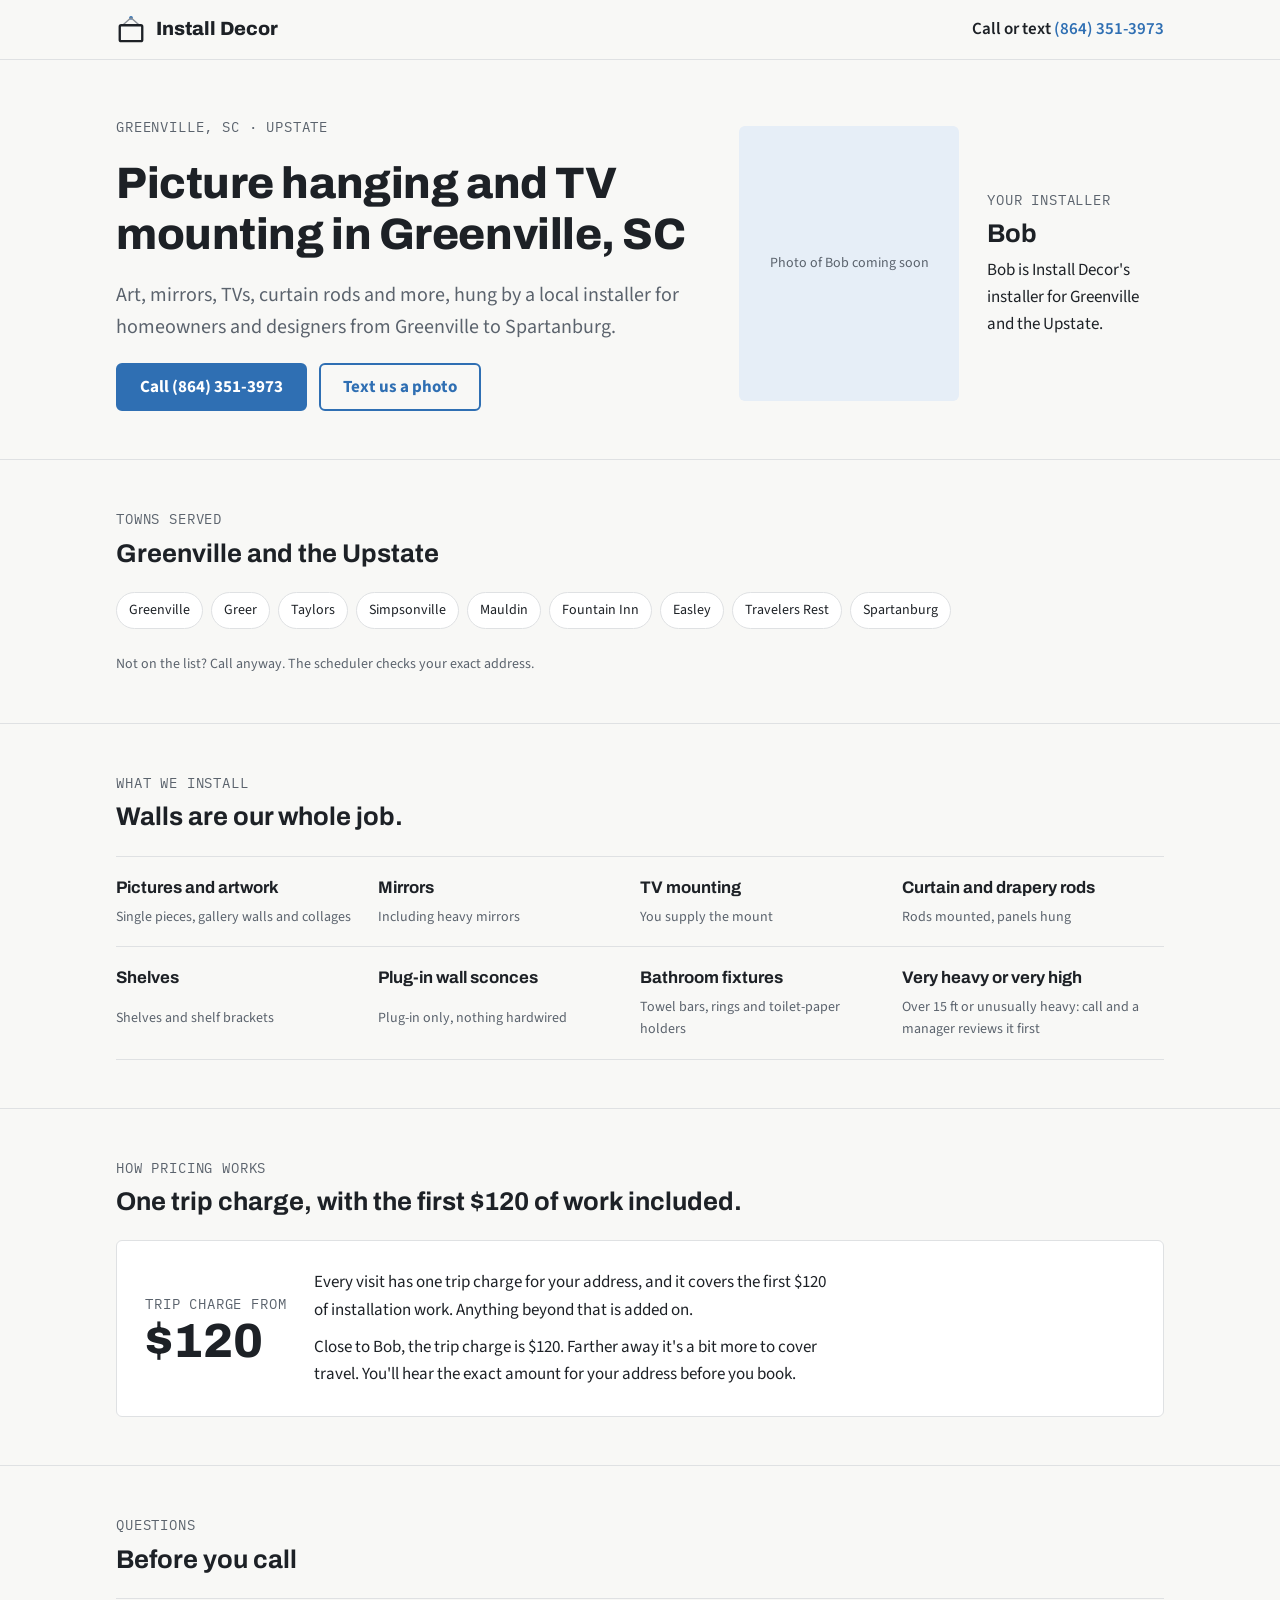
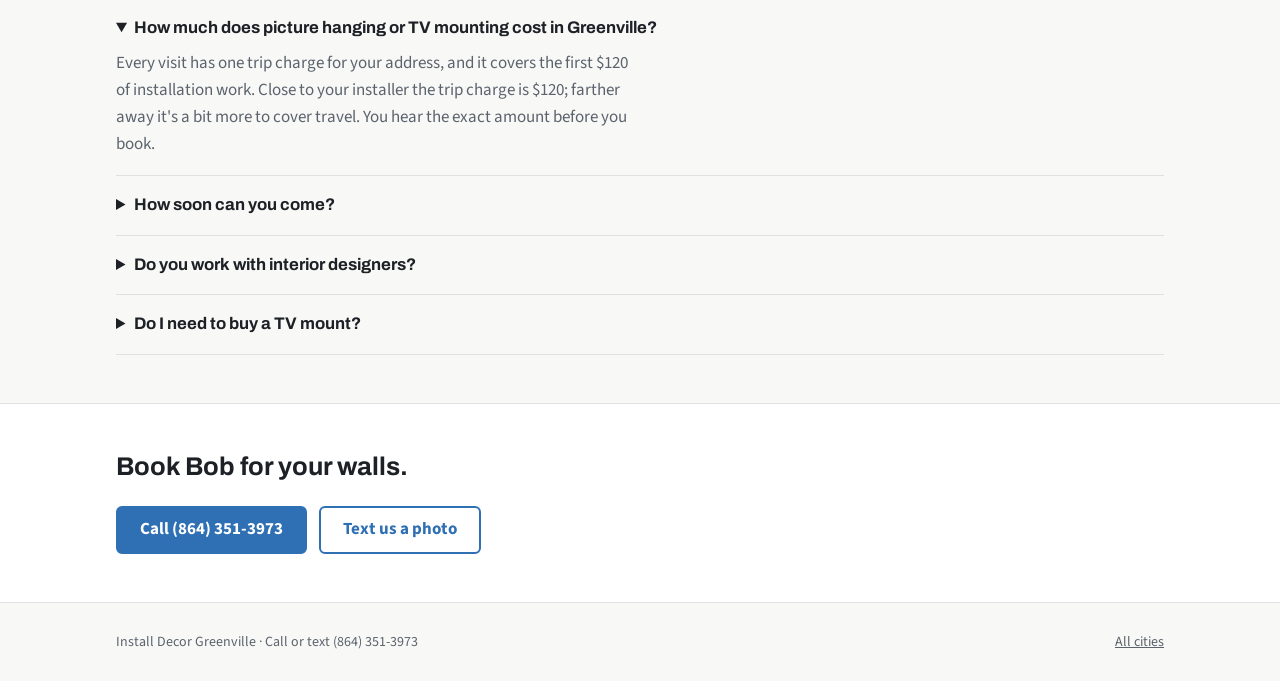
==== greenville-sc/index.html @ dbbad50e "Add Install Decor website: home page, Greenville page, sitemap, robots, 404 Co-Authored-By: Claude O" ====
<!doctype html>
<html lang="en">
<head>
<meta charset="utf-8">
<meta name="viewport" content="width=device-width, initial-scale=1, viewport-fit=cover">
<title>Picture Hanging, TV Mounting &amp; Curtain Rods in Greenville, SC | Install Decor</title>
<meta name="description" content="Install Decor hangs pictures, mirrors, TVs and curtain rods in Greenville, SC and the Upstate. One trip charge includes the first $120 of work. Call (864) 351-3973.">
<link rel="canonical" href="https://installdecor.com/greenville-sc/">
<link rel="icon" href="../favicon.svg" type="image/svg+xml">
<meta property="og:type" content="website">
<meta property="og:site_name" content="Install Decor">
<meta property="og:title" content="Picture Hanging & TV Mounting in Greenville, SC | Install Decor">
<meta property="og:description" content="Bob hangs art, mirrors, TVs and curtain rods across Greenville and the Upstate. Call or text (864) 351-3973.">
<meta property="og:url" content="https://installdecor.com/greenville-sc/">
<meta property="og:image" content="https://installdecor.com/og-image.png">
<meta name="twitter:card" content="summary_large_image">
<link rel="preconnect" href="https://fonts.googleapis.com">
<link rel="preconnect" href="https://fonts.gstatic.com" crossorigin>
<link rel="stylesheet" href="https://fonts.googleapis.com/css2?family=Archivo:wght@700;800&family=IBM+Plex+Mono:wght@400&family=Source+Sans+3:wght@400;600;700&display=swap">
<link rel="stylesheet" href="../styles.css">
<script type="application/ld+json">
{
  "@context": "https://schema.org",
  "@graph": [
    {
      "@type": "HomeAndConstructionBusiness",
      "@id": "https://installdecor.com/greenville-sc/#business",
      "name": "Install Decor",
      "url": "https://installdecor.com/greenville-sc/",
      "telephone": "+1-864-351-3973",
      "image": "https://installdecor.com/og-image.png",
      "priceRange": "$$",
      "address": {
        "@type": "PostalAddress",
        "addressLocality": "Greenville",
        "addressRegion": "SC",
        "addressCountry": "US"
      },
      "areaServed": [
        { "@type": "City", "name": "Greenville, SC" },
        { "@type": "City", "name": "Greer, SC" },
        { "@type": "City", "name": "Taylors, SC" },
        { "@type": "City", "name": "Simpsonville, SC" },
        { "@type": "City", "name": "Mauldin, SC" },
        { "@type": "City", "name": "Fountain Inn, SC" },
        { "@type": "City", "name": "Easley, SC" },
        { "@type": "City", "name": "Travelers Rest, SC" },
        { "@type": "City", "name": "Spartanburg, SC" }
      ],
      "employee": { "@type": "Person", "name": "Bob", "jobTitle": "Installer" },
      "parentOrganization": { "@id": "https://installdecor.com/#business" },
      "hasOfferCatalog": {
        "@type": "OfferCatalog",
        "name": "Installation services",
        "itemListElement": [
          { "@type": "Offer", "itemOffered": { "@type": "Service", "name": "Picture and artwork hanging" } },
          { "@type": "Offer", "itemOffered": { "@type": "Service", "name": "Mirror hanging" } },
          { "@type": "Offer", "itemOffered": { "@type": "Service", "name": "TV mounting" } },
          { "@type": "Offer", "itemOffered": { "@type": "Service", "name": "Curtain and drapery rod installation" } },
          { "@type": "Offer", "itemOffered": { "@type": "Service", "name": "Shelf installation" } },
          { "@type": "Offer", "itemOffered": { "@type": "Service", "name": "Plug-in wall sconce installation" } },
          { "@type": "Offer", "itemOffered": { "@type": "Service", "name": "Bathroom fixture installation" } }
        ]
      }
    },
    {
      "@type": "FAQPage",
      "mainEntity": [
        {
          "@type": "Question",
          "name": "How much does picture hanging or TV mounting cost in Greenville?",
          "acceptedAnswer": { "@type": "Answer", "text": "Every visit has one trip charge for your address, and it covers the first $120 of installation work. Close to your installer the trip charge is $120; farther away it is a bit more to cover travel. You hear the exact amount before you book." }
        },
        {
          "@type": "Question",
          "name": "How soon can you come?",
          "acceptedAnswer": { "@type": "Answer", "text": "Call (864) 351-3973. The scheduler checks the installer's real calendar and books the soonest opening that works for you on the same call." }
        },
        {
          "@type": "Question",
          "name": "Do you work with interior designers?",
          "acceptedAnswer": { "@type": "Answer", "text": "Yes. Designers book the same way homeowners do: call (864) 351-3973 with the client's address and what needs to be hung." }
        },
        {
          "@type": "Question",
          "name": "Do I need to buy a TV mount?",
          "acceptedAnswer": { "@type": "Answer", "text": "Yes. For TV mounting, you supply the mount and its hardware." }
        }
      ]
    }
  ]
}
</script>
</head>
<body>

<header class="site-header">
  <div class="wrap">
    <a class="brand" href="../" aria-label="Install Decor home">
      <svg width="30" height="30" viewBox="0 0 32 32" aria-hidden="true"><circle cx="16" cy="4" r="2" fill="var(--tape)"/><path d="M16 4 L7 12 M16 4 L25 12" stroke="var(--pencil)" stroke-width="1.5" fill="none"/><rect x="4" y="12" width="24" height="17" rx="1.5" fill="none" stroke="var(--ink)" stroke-width="2.5"/></svg>
      Install Decor
    </a>
    <a class="header-call" href="tel:+18643513973">Call or text <span>(864) 351-3973</span></a>
  </div>
</header>

<main>
  <section class="hero">
    <div class="wrap">
      <div class="hero-copy">
        <p class="label">Greenville, SC &middot; Upstate</p>
        <h1>Picture hanging and TV mounting in Greenville, SC</h1>
        <p class="lede">Art, mirrors, TVs, curtain rods and more, hung by a local installer for homeowners and designers from Greenville to Spartanburg.</p>
        <div class="actions">
          <a class="btn btn-primary" href="tel:+18643513973">Call (864) 351-3973</a>
          <a class="btn btn-secondary" href="sms:+18643513973">Text us a photo</a>
        </div>
      </div>
      <div class="hero-art">
        <div class="installer">
          <div class="photo">Photo of Bob coming soon</div>
          <div class="section-head">
            <p class="label">Your installer</p>
            <h2>Bob</h2>
            <p>Bob is Install Decor's installer for Greenville and the Upstate.</p>
          </div>
        </div>
      </div>
    </div>
  </section>

  <section class="band" id="towns">
    <div class="wrap">
      <div class="section-head">
        <p class="label">Towns served</p>
        <h2>Greenville and the Upstate</h2>
      </div>
      <ul class="towns">
        <li>Greenville</li>
        <li>Greer</li>
        <li>Taylors</li>
        <li>Simpsonville</li>
        <li>Mauldin</li>
        <li>Fountain Inn</li>
        <li>Easley</li>
        <li>Travelers Rest</li>
        <li>Spartanburg</li>
      </ul>
      <p class="note">Not on the list? Call anyway. The scheduler checks your exact address.</p>
    </div>
  </section>

  <section class="band" id="services">
    <div class="wrap">
      <div class="section-head">
        <p class="label">What we install</p>
        <h2>Walls are our whole job.</h2>
      </div>
      <ul class="services">
        <li><strong>Pictures and artwork</strong><span>Single pieces, gallery walls and collages</span></li>
        <li><strong>Mirrors</strong><span>Including heavy mirrors</span></li>
        <li><strong>TV mounting</strong><span>You supply the mount</span></li>
        <li><strong>Curtain and drapery rods</strong><span>Rods mounted, panels hung</span></li>
        <li><strong>Shelves</strong><span>Shelves and shelf brackets</span></li>
        <li><strong>Plug-in wall sconces</strong><span>Plug-in only, nothing hardwired</span></li>
        <li><strong>Bathroom fixtures</strong><span>Towel bars, rings and toilet-paper holders</span></li>
        <li><strong>Very heavy or very high</strong><span>Over 15 ft or unusually heavy: call and a manager reviews it first</span></li>
      </ul>
    </div>
  </section>

  <section class="band" id="pricing">
    <div class="wrap">
      <div class="section-head">
        <p class="label">How pricing works</p>
        <h2>One trip charge, with the first $120 of work included.</h2>
      </div>
      <div class="price">
        <div class="price-figure">
          <span class="label">Trip charge from</span>
          <span class="amount">$120</span>
        </div>
        <div class="price-copy">
          <p>Every visit has one trip charge for your address, and it covers the first $120 of installation work. Anything beyond that is added on.</p>
          <p>Close to Bob, the trip charge is $120. Farther away it's a bit more to cover travel. You'll hear the exact amount for your address before you book.</p>
        </div>
      </div>
    </div>
  </section>

  <section class="band" id="faq">
    <div class="wrap">
      <div class="section-head">
        <p class="label">Questions</p>
        <h2>Before you call</h2>
      </div>
      <div class="faq">
        <details open>
          <summary>How much does picture hanging or TV mounting cost in Greenville?</summary>
          <p>Every visit has one trip charge for your address, and it covers the first $120 of installation work. Close to your installer the trip charge is $120; farther away it's a bit more to cover travel. You hear the exact amount before you book.</p>
        </details>
        <details>
          <summary>How soon can you come?</summary>
          <p>Call (864) 351-3973. The scheduler checks the installer's real calendar and books the soonest opening that works for you on the same call.</p>
        </details>
        <details>
          <summary>Do you work with interior designers?</summary>
          <p>Yes. Designers book the same way homeowners do: call (864) 351-3973 with the client's address and what needs to be hung.</p>
        </details>
        <details>
          <summary>Do I need to buy a TV mount?</summary>
          <p>Yes. For TV mounting, you supply the mount and its hardware.</p>
        </details>
      </div>
    </div>
  </section>

  <section class="band cta">
    <div class="wrap">
      <h2>Book Bob for your walls.</h2>
      <div class="actions">
        <a class="btn btn-primary" href="tel:+18643513973">Call (864) 351-3973</a>
        <a class="btn btn-secondary" href="sms:+18643513973">Text us a photo</a>
      </div>
    </div>
  </section>
</main>

<footer class="site-footer">
  <div class="wrap">
    <span>Install Decor Greenville &middot; Call or text (864) 351-3973</span>
    <span><a href="../">All cities</a></span>
  </div>
</footer>

</body>
</html>
---- styles.css ----
/* Layout: a gallery wall. Plain plaster ground, ink type, painter's-tape blue for marks and actions.
   One measured illustration in the hero; everything else stays quiet. */
:root {
  --wall: #f8f8f6;
  --panel: #ffffff;
  --ink: #1d2126;
  --muted: #5b636d;
  --line: #dfe1e3;
  --tape: #2f6fb3;
  --tape-ink: #ffffff;
  --tape-soft: #e6eef7;
  --pencil: #8a8f96;

  --display: "Archivo", "Helvetica Neue", Arial, sans-serif;
  --body: "Source Sans 3", "Segoe UI", Roboto, Arial, sans-serif;
  --mono: "IBM Plex Mono", ui-monospace, Menlo, Consolas, monospace;

  --step--1: 0.875rem;
  --step-0: 1.0625rem;
  --step-1: 1.25rem;
  --step-2: 1.6rem;
  --step-3: clamp(1.9rem, 4.2vw, 2.75rem);
  --radius: 6px;
  --gutter: max(16px, env(safe-area-inset-left, 0px));
  --gutter-r: max(16px, env(safe-area-inset-right, 0px));
  color-scheme: light;
}
@media (prefers-color-scheme: dark) {
  :root:not([data-theme="light"]) {
    --wall: #15181b; --panel: #1d2126; --ink: #eceef0; --muted: #a3abb4;
    --line: #2e343a; --tape: #6aa6e6; --tape-ink: #0e1a27; --tape-soft: #1f2d3c; --pencil: #7d848c;
    color-scheme: dark;
  }
}
:root[data-theme="dark"] {
  --wall: #15181b; --panel: #1d2126; --ink: #eceef0; --muted: #a3abb4;
  --line: #2e343a; --tape: #6aa6e6; --tape-ink: #0e1a27; --tape-soft: #1f2d3c; --pencil: #7d848c;
  color-scheme: dark;
}

* { box-sizing: border-box; }
html { -webkit-text-size-adjust: 100%; }
body {
  margin: 0;
  background: var(--wall);
  color: var(--ink);
  font: 400 var(--step-0)/1.6 var(--body);
}
img { max-width: 100%; height: auto; display: block; }
a { color: var(--tape); }
a:focus-visible, .btn:focus-visible { outline: 3px solid var(--tape); outline-offset: 3px; }
h1, h2, h3 { font-family: var(--display); line-height: 1.15; text-wrap: balance; margin: 0; }
h1 { font-size: var(--step-3); font-weight: 800; letter-spacing: -0.01em; }
h2 { font-size: var(--step-2); font-weight: 700; }
h3 { font-size: var(--step-1); font-weight: 700; }
p { margin: 0; max-width: 65ch; }

.wrap {
  max-width: 1080px;
  margin: 0 auto;
  padding-left: var(--gutter);
  padding-right: var(--gutter-r);
}
.label {
  font-family: var(--mono);
  font-size: var(--step--1);
  letter-spacing: 0.06em;
  text-transform: uppercase;
  color: var(--muted);
}

/* Header */
.site-header { border-bottom: 1px solid var(--line); background: var(--wall); }
.site-header .wrap {
  display: flex; align-items: center; justify-content: space-between;
  gap: 16px; padding-block: 14px; flex-wrap: wrap;
}
.brand {
  display: flex; align-items: center; gap: 10px;
  font-family: var(--display); font-weight: 800; font-size: 1.2rem;
  color: var(--ink); text-decoration: none;
}
.brand svg { flex: none; }
.header-call { font-weight: 600; color: var(--ink); text-decoration: none; white-space: nowrap; }
.header-call span { color: var(--tape); }

/* Buttons */
.actions { display: flex; flex-wrap: wrap; gap: 12px; }
.btn {
  display: inline-flex; align-items: center; justify-content: center; gap: 8px;
  min-height: 48px; padding: 0 22px; border-radius: var(--radius);
  font: 700 var(--step-0)/1 var(--body); text-decoration: none;
  border: 2px solid var(--tape);
}
.btn-primary { background: var(--tape); color: var(--tape-ink); }
.btn-secondary { background: transparent; color: var(--tape); }
.btn-primary:hover { filter: brightness(1.08); }
.btn-secondary:hover { background: var(--tape-soft); }

/* Hero */
.hero .wrap {
  display: grid; grid-template-columns: minmax(0, 1.15fr) minmax(0, 0.85fr);
  gap: 48px; align-items: center; padding-block: 56px 48px;
}
.hero-copy { display: grid; gap: 20px; min-width: 0; }
.hero-copy .lede { font-size: var(--step-1); color: var(--muted); }
.hero-art { min-width: 0; }
.hero-art svg { width: 100%; height: auto; max-width: 420px; margin-left: auto; display: block; }
.hero-art text { font-family: var(--mono); }

/* Sections */
section.band { padding-block: 48px; border-top: 1px solid var(--line); }
section.band .wrap { display: grid; gap: 24px; }
.section-head { display: grid; gap: 8px; }

.services {
  list-style: none; margin: 0; padding: 0;
  display: grid; grid-template-columns: repeat(auto-fit, minmax(230px, 1fr)); gap: 0;
  border-top: 1px solid var(--line);
}
.services li {
  display: grid; gap: 4px; padding: 18px 20px 18px 0;
  border-bottom: 1px solid var(--line);
}
.services li strong { font-family: var(--display); font-size: 1.05rem; }
.services li span { color: var(--muted); font-size: var(--step--1); }
.note { color: var(--muted); font-size: var(--step--1); }

.price {
  display: grid; grid-template-columns: auto minmax(0, 1fr); gap: 28px; align-items: center;
  background: var(--panel); border: 1px solid var(--line); border-radius: var(--radius);
  padding: 28px;
}
.price-figure { display: grid; gap: 2px; }
.price-figure .amount {
  font-family: var(--display); font-weight: 800; font-size: 3rem; line-height: 1;
  font-variant-numeric: tabular-nums;
}
.price-copy { display: grid; gap: 10px; min-width: 0; }

.steps { list-style: none; margin: 0; padding: 0; display: grid; grid-template-columns: repeat(3, minmax(0, 1fr)); gap: 24px; counter-reset: step; }
.steps li { display: grid; gap: 8px; align-content: start; counter-increment: step; }
.steps li::before {
  content: counter(step);
  font-family: var(--mono); font-size: var(--step--1); color: var(--tape);
  border: 1.5px solid var(--tape); border-radius: 50%;
  width: 30px; height: 30px; display: grid; place-items: center;
}

.cities { display: grid; grid-template-columns: repeat(auto-fit, minmax(260px, 1fr)); gap: 16px; }
.city {
  display: grid; gap: 6px; padding: 22px; border-radius: var(--radius);
  background: var(--panel); border: 1px solid var(--line); text-decoration: none; color: var(--ink);
}
.city:hover { border-color: var(--tape); }
.city .go { color: var(--tape); font-weight: 700; }

/* City page */
.installer { display: grid; grid-template-columns: 220px minmax(0, 1fr); gap: 28px; align-items: center; }
.photo {
  aspect-ratio: 4 / 5; max-width: 100%; border-radius: var(--radius); overflow: hidden;
  background: var(--tape-soft); display: grid; place-items: center; text-align: center;
  color: var(--muted); font-size: var(--step--1); padding: 16px;
}
.photo img { width: 100%; height: 100%; object-fit: cover; }
.towns { list-style: none; margin: 0; padding: 0; display: flex; flex-wrap: wrap; gap: 8px; }
.towns li {
  padding: 6px 12px; border: 1px solid var(--line); border-radius: 999px;
  background: var(--panel); font-size: var(--step--1);
}

.faq { display: grid; gap: 0; border-top: 1px solid var(--line); }
.faq details { border-bottom: 1px solid var(--line); padding-block: 16px; }
.faq summary { cursor: pointer; font-family: var(--display); font-weight: 700; font-size: 1.05rem; }
.faq details p { margin-top: 8px; color: var(--muted); }

.cta { background: var(--panel); }
.cta .wrap { display: flex; flex-wrap: wrap; align-items: center; justify-content: space-between; gap: 20px; }

/* Footer */
.site-footer { border-top: 1px solid var(--line); padding-block: 28px; color: var(--muted); font-size: var(--step--1); }
.site-footer .wrap { display: flex; flex-wrap: wrap; justify-content: space-between; gap: 12px 24px; }
.site-footer a { color: var(--muted); }

@media (max-width: 760px) {
  .hero .wrap { grid-template-columns: minmax(0, 1fr); gap: 28px; padding-block: 36px; }
  .hero-art svg { max-width: 320px; margin: 0 auto; }
  .price { grid-template-columns: minmax(0, 1fr); gap: 16px; }
  .steps { grid-template-columns: minmax(0, 1fr); }
  .installer { grid-template-columns: minmax(0, 1fr); }
  .installer .photo { max-width: 240px; }
}
@media (prefers-reduced-motion: no-preference) {
  .btn { transition: filter 0.15s, background-color 0.15s; }
}
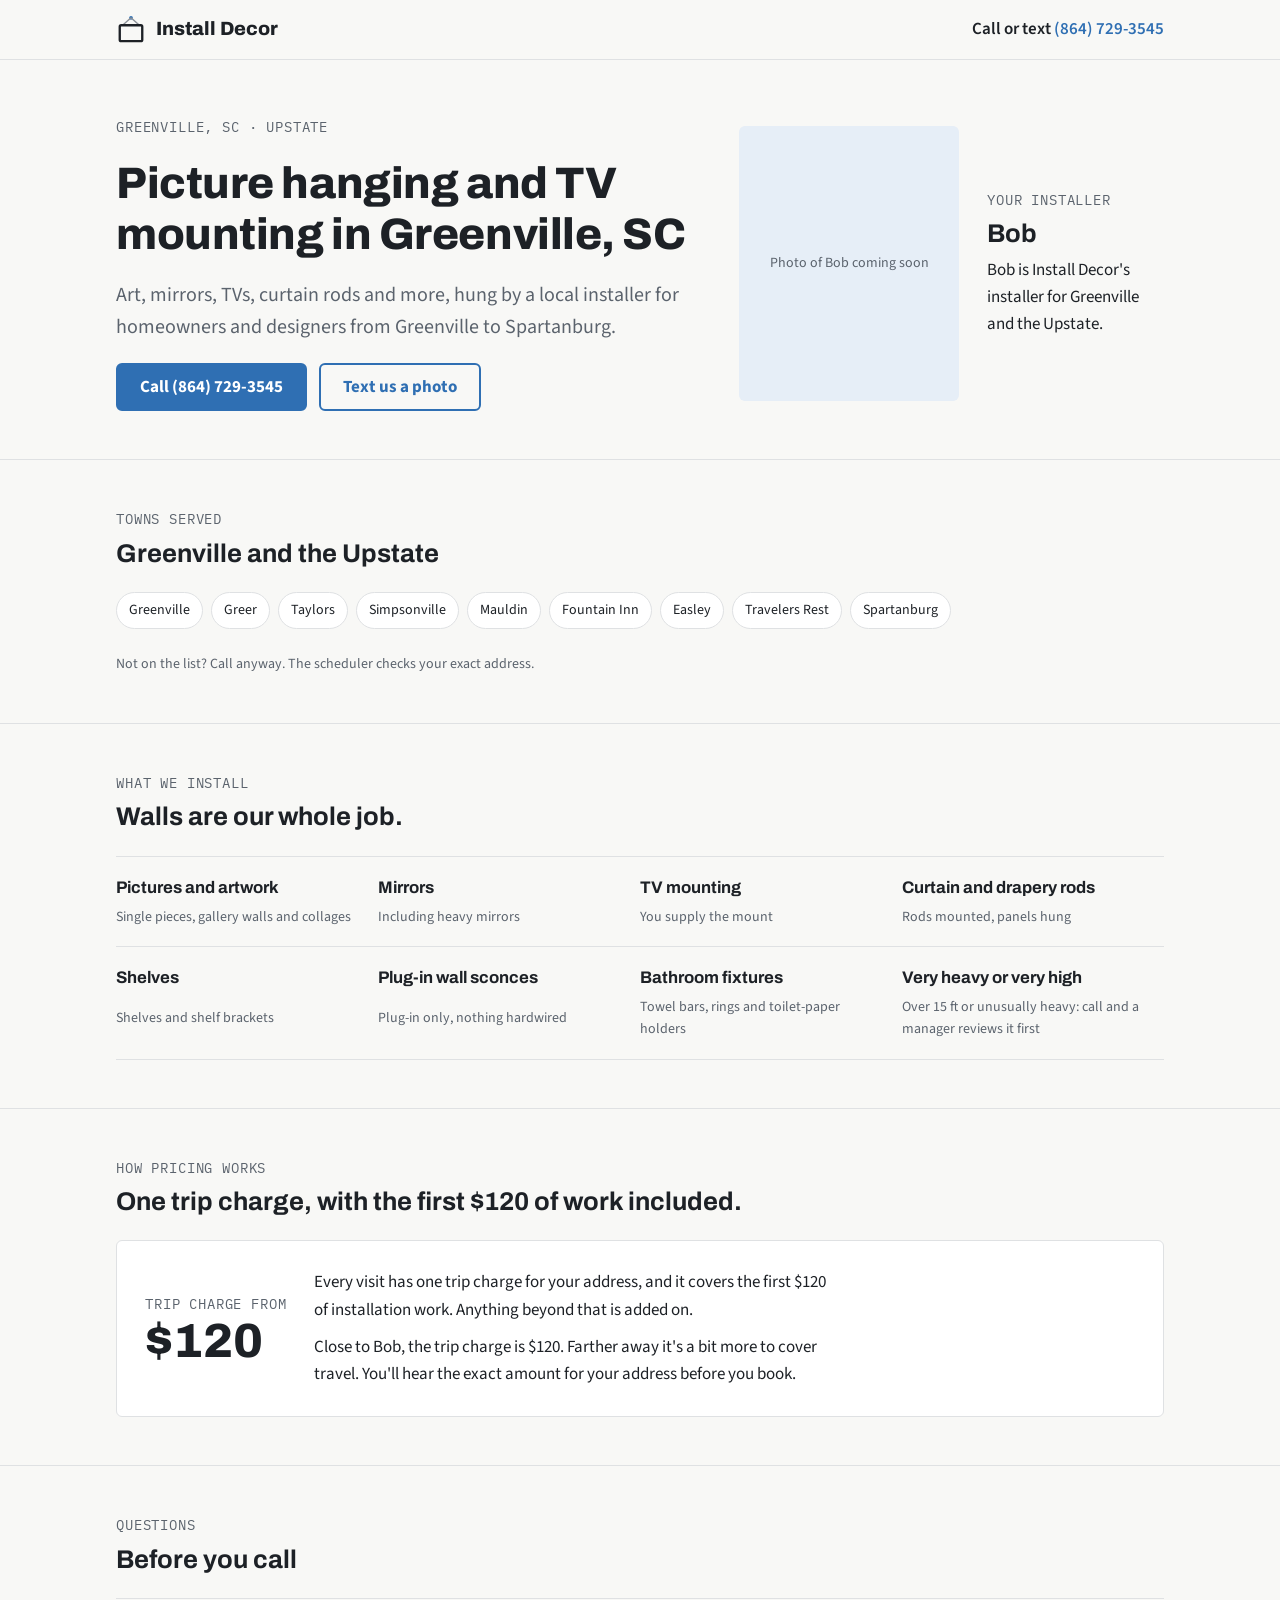
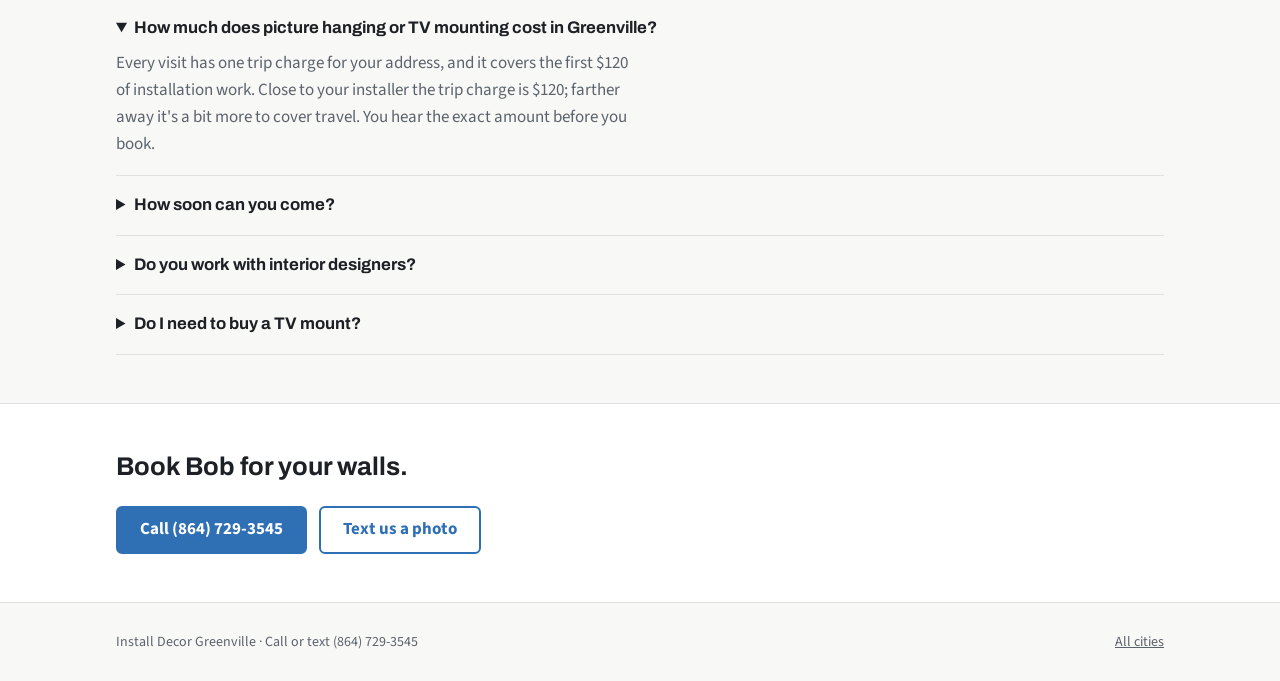
==== commit 03b0fa13: "Use (864) 729-3545 as the primary phone number Co-Authored-By: Claude Opus 5.5 <noreply@anthropic.co" ====
--- a/greenville-sc/index.html
+++ b/greenville-sc/index.html
@@ -4,13 +4,13 @@
 <meta charset="utf-8">
 <meta name="viewport" content="width=device-width, initial-scale=1, viewport-fit=cover">
 <title>Picture Hanging, TV Mounting &amp; Curtain Rods in Greenville, SC | Install Decor</title>
-<meta name="description" content="Install Decor hangs pictures, mirrors, TVs and curtain rods in Greenville, SC and the Upstate. One trip charge includes the first $120 of work. Call (864) 351-3973.">
+<meta name="description" content="Install Decor hangs pictures, mirrors, TVs and curtain rods in Greenville, SC and the Upstate. One trip charge includes the first $120 of work. Call (864) 729-3545.">
 <link rel="canonical" href="https://installdecor.com/greenville-sc/">
 <link rel="icon" href="../favicon.svg" type="image/svg+xml">
 <meta property="og:type" content="website">
 <meta property="og:site_name" content="Install Decor">
 <meta property="og:title" content="Picture Hanging & TV Mounting in Greenville, SC | Install Decor">
-<meta property="og:description" content="Bob hangs art, mirrors, TVs and curtain rods across Greenville and the Upstate. Call or text (864) 351-3973.">
+<meta property="og:description" content="Bob hangs art, mirrors, TVs and curtain rods across Greenville and the Upstate. Call or text (864) 729-3545.">
 <meta property="og:url" content="https://installdecor.com/greenville-sc/">
 <meta property="og:image" content="https://installdecor.com/og-image.png">
 <meta name="twitter:card" content="summary_large_image">
@@ -27,7 +27,7 @@
       "@id": "https://installdecor.com/greenville-sc/#business",
       "name": "Install Decor",
       "url": "https://installdecor.com/greenville-sc/",
-      "telephone": "+1-864-351-3973",
+      "telephone": "+1-864-729-3545",
       "image": "https://installdecor.com/og-image.png",
       "priceRange": "$$",
       "address": {
@@ -74,12 +74,12 @@
         {
           "@type": "Question",
           "name": "How soon can you come?",
-          "acceptedAnswer": { "@type": "Answer", "text": "Call (864) 351-3973. The scheduler checks the installer's real calendar and books the soonest opening that works for you on the same call." }
+          "acceptedAnswer": { "@type": "Answer", "text": "Call (864) 729-3545. The scheduler checks the installer's real calendar and books the soonest opening that works for you on the same call." }
         },
         {
           "@type": "Question",
           "name": "Do you work with interior designers?",
-          "acceptedAnswer": { "@type": "Answer", "text": "Yes. Designers book the same way homeowners do: call (864) 351-3973 with the client's address and what needs to be hung." }
+          "acceptedAnswer": { "@type": "Answer", "text": "Yes. Designers book the same way homeowners do: call (864) 729-3545 with the client's address and what needs to be hung." }
         },
         {
           "@type": "Question",
@@ -100,7 +100,7 @@
       <svg width="30" height="30" viewBox="0 0 32 32" aria-hidden="true"><circle cx="16" cy="4" r="2" fill="var(--tape)"/><path d="M16 4 L7 12 M16 4 L25 12" stroke="var(--pencil)" stroke-width="1.5" fill="none"/><rect x="4" y="12" width="24" height="17" rx="1.5" fill="none" stroke="var(--ink)" stroke-width="2.5"/></svg>
       Install Decor
     </a>
-    <a class="header-call" href="tel:+18643513973">Call or text <span>(864) 351-3973</span></a>
+    <a class="header-call" href="tel:+18647293545">Call or text <span>(864) 729-3545</span></a>
   </div>
 </header>
 
@@ -112,8 +112,8 @@
         <h1>Picture hanging and TV mounting in Greenville, SC</h1>
         <p class="lede">Art, mirrors, TVs, curtain rods and more, hung by a local installer for homeowners and designers from Greenville to Spartanburg.</p>
         <div class="actions">
-          <a class="btn btn-primary" href="tel:+18643513973">Call (864) 351-3973</a>
-          <a class="btn btn-secondary" href="sms:+18643513973">Text us a photo</a>
+          <a class="btn btn-primary" href="tel:+18647293545">Call (864) 729-3545</a>
+          <a class="btn btn-secondary" href="sms:+18647293545">Text us a photo</a>
         </div>
       </div>
       <div class="hero-art">
@@ -201,11 +201,11 @@
         </details>
         <details>
           <summary>How soon can you come?</summary>
-          <p>Call (864) 351-3973. The scheduler checks the installer's real calendar and books the soonest opening that works for you on the same call.</p>
+          <p>Call (864) 729-3545. The scheduler checks the installer's real calendar and books the soonest opening that works for you on the same call.</p>
         </details>
         <details>
           <summary>Do you work with interior designers?</summary>
-          <p>Yes. Designers book the same way homeowners do: call (864) 351-3973 with the client's address and what needs to be hung.</p>
+          <p>Yes. Designers book the same way homeowners do: call (864) 729-3545 with the client's address and what needs to be hung.</p>
         </details>
         <details>
           <summary>Do I need to buy a TV mount?</summary>
@@ -219,8 +219,8 @@
     <div class="wrap">
       <h2>Book Bob for your walls.</h2>
       <div class="actions">
-        <a class="btn btn-primary" href="tel:+18643513973">Call (864) 351-3973</a>
-        <a class="btn btn-secondary" href="sms:+18643513973">Text us a photo</a>
+        <a class="btn btn-primary" href="tel:+18647293545">Call (864) 729-3545</a>
+        <a class="btn btn-secondary" href="sms:+18647293545">Text us a photo</a>
       </div>
     </div>
   </section>
@@ -228,7 +228,7 @@
 
 <footer class="site-footer">
   <div class="wrap">
-    <span>Install Decor Greenville &middot; Call or text (864) 351-3973</span>
+    <span>Install Decor Greenville &middot; Call or text (864) 729-3545</span>
     <span><a href="../">All cities</a></span>
   </div>
 </footer>
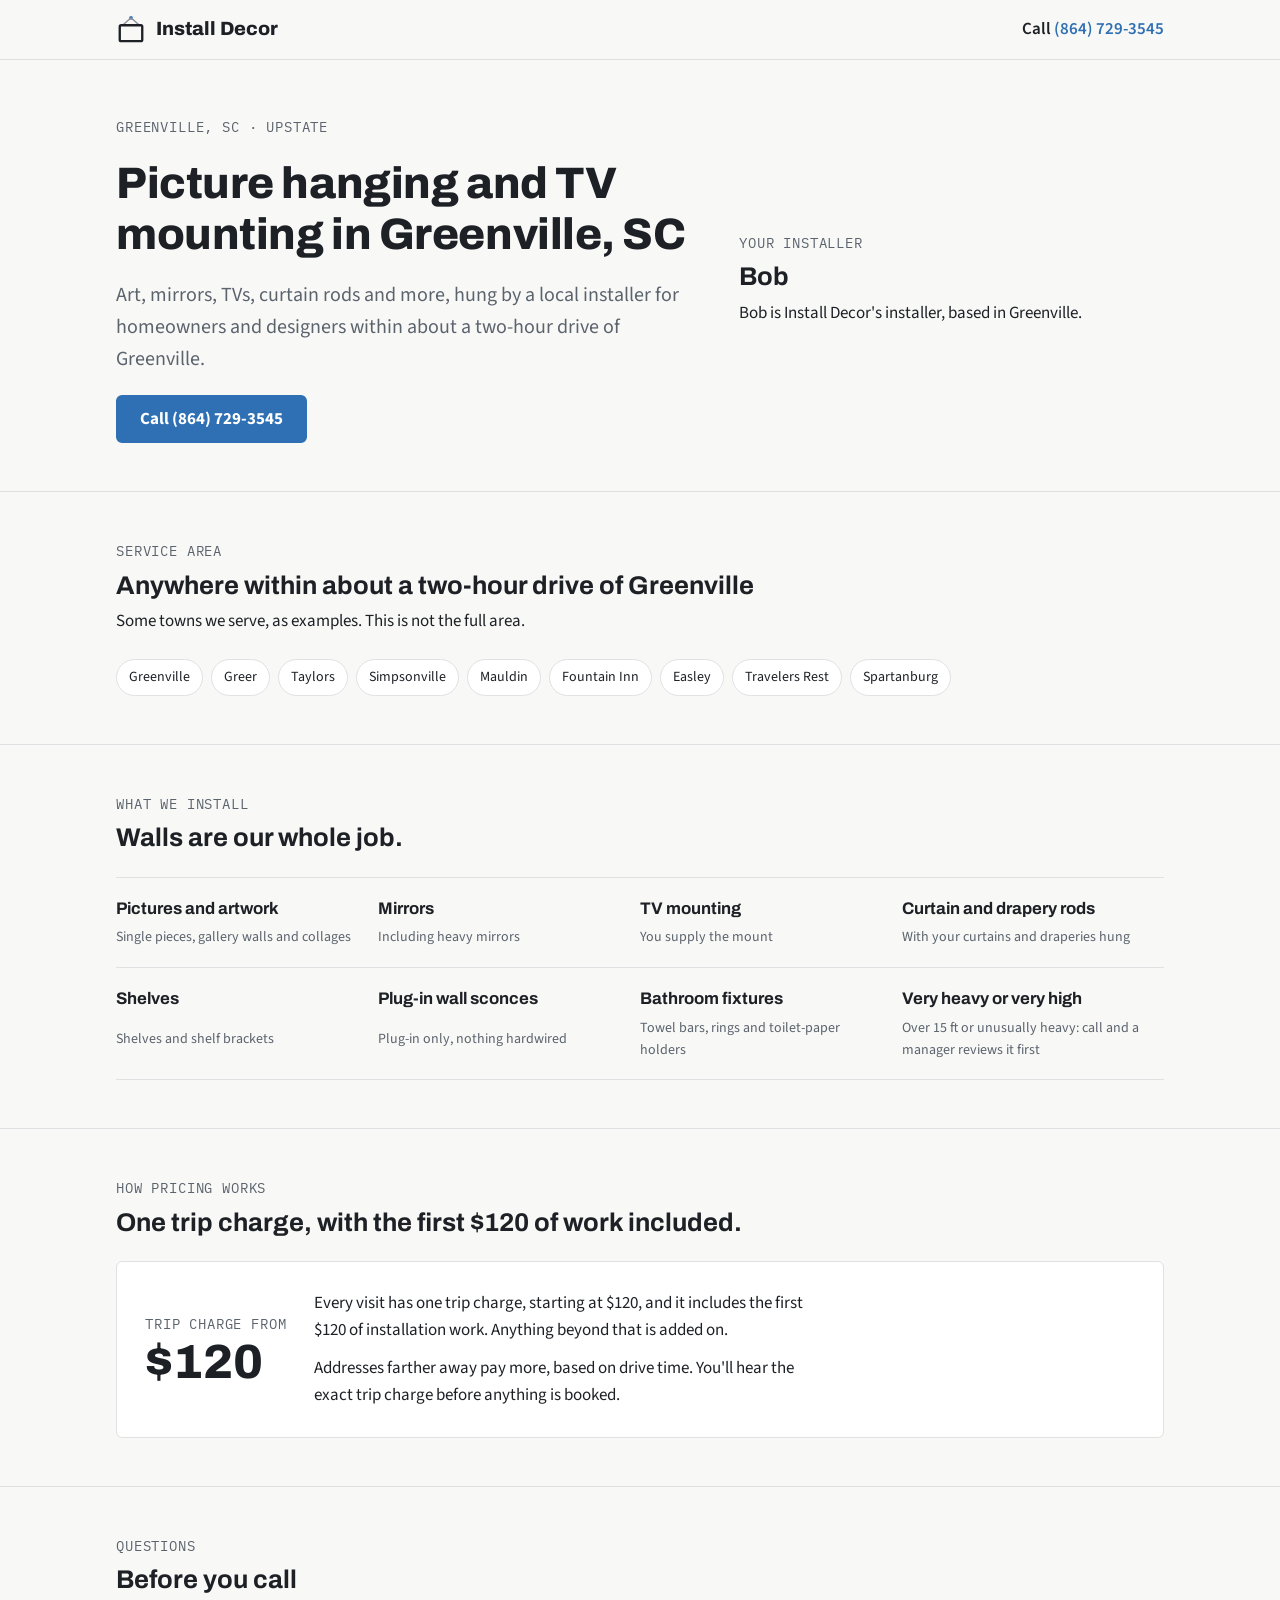
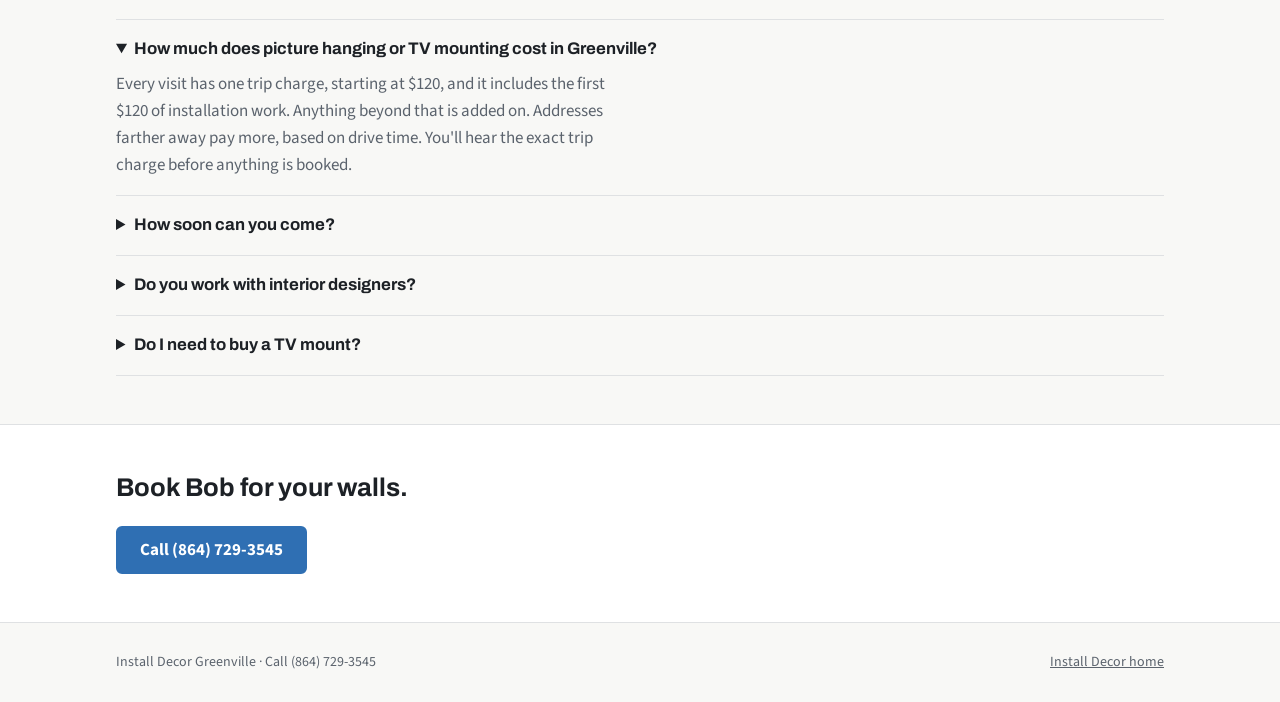
==== commit 0c43cd80: "Correct site copy: call-only CTA, phone menu steps, pricing, service area, curtains Co-Authored-By: " ====
--- a/greenville-sc/index.html
+++ b/greenville-sc/index.html
@@ -4,13 +4,13 @@
 <meta charset="utf-8">
 <meta name="viewport" content="width=device-width, initial-scale=1, viewport-fit=cover">
 <title>Picture Hanging, TV Mounting &amp; Curtain Rods in Greenville, SC | Install Decor</title>
-<meta name="description" content="Install Decor hangs pictures, mirrors, TVs and curtain rods in Greenville, SC and the Upstate. One trip charge includes the first $120 of work. Call (864) 729-3545.">
+<meta name="description" content="Install Decor hangs pictures, mirrors, TVs and curtain rods within about a two-hour drive of Greenville, SC. One trip charge, starting at $120, includes the first $120 of work. Call (864) 729-3545.">
 <link rel="canonical" href="https://installdecor.com/greenville-sc/">
 <link rel="icon" href="../favicon.svg" type="image/svg+xml">
 <meta property="og:type" content="website">
 <meta property="og:site_name" content="Install Decor">
 <meta property="og:title" content="Picture Hanging & TV Mounting in Greenville, SC | Install Decor">
-<meta property="og:description" content="Bob hangs art, mirrors, TVs and curtain rods across Greenville and the Upstate. Call or text (864) 729-3545.">
+<meta property="og:description" content="Bob hangs art, mirrors, TVs and curtain rods within about a two-hour drive of Greenville, SC. Call (864) 729-3545.">
 <meta property="og:url" content="https://installdecor.com/greenville-sc/">
 <meta property="og:image" content="https://installdecor.com/og-image.png">
 <meta name="twitter:card" content="summary_large_image">
@@ -69,12 +69,12 @@
         {
           "@type": "Question",
           "name": "How much does picture hanging or TV mounting cost in Greenville?",
-          "acceptedAnswer": { "@type": "Answer", "text": "Every visit has one trip charge for your address, and it covers the first $120 of installation work. Close to your installer the trip charge is $120; farther away it is a bit more to cover travel. You hear the exact amount before you book." }
+          "acceptedAnswer": { "@type": "Answer", "text": "Every visit has one trip charge, starting at $120, and it includes the first $120 of installation work. Anything beyond that is added on. Addresses farther away pay more, based on drive time. You'll hear the exact trip charge before anything is booked." }
         },
         {
           "@type": "Question",
           "name": "How soon can you come?",
-          "acceptedAnswer": { "@type": "Answer", "text": "Call (864) 729-3545. The scheduler checks the installer's real calendar and books the soonest opening that works for you on the same call." }
+          "acceptedAnswer": { "@type": "Answer", "text": "Call (864) 729-3545. Press 1, or stay on the line, for our scheduler. Press 7 to leave a message." }
         },
         {
           "@type": "Question",
@@ -100,7 +100,7 @@
       <svg width="30" height="30" viewBox="0 0 32 32" aria-hidden="true"><circle cx="16" cy="4" r="2" fill="var(--tape)"/><path d="M16 4 L7 12 M16 4 L25 12" stroke="var(--pencil)" stroke-width="1.5" fill="none"/><rect x="4" y="12" width="24" height="17" rx="1.5" fill="none" stroke="var(--ink)" stroke-width="2.5"/></svg>
       Install Decor
     </a>
-    <a class="header-call" href="tel:+18647293545">Call or text <span>(864) 729-3545</span></a>
+    <a class="header-call" href="tel:+18647293545">Call <span>(864) 729-3545</span></a>
   </div>
 </header>
 
@@ -110,19 +110,18 @@
       <div class="hero-copy">
         <p class="label">Greenville, SC &middot; Upstate</p>
         <h1>Picture hanging and TV mounting in Greenville, SC</h1>
-        <p class="lede">Art, mirrors, TVs, curtain rods and more, hung by a local installer for homeowners and designers from Greenville to Spartanburg.</p>
+        <p class="lede">Art, mirrors, TVs, curtain rods and more, hung by a local installer for homeowners and designers within about a two-hour drive of Greenville.</p>
         <div class="actions">
           <a class="btn btn-primary" href="tel:+18647293545">Call (864) 729-3545</a>
-          <a class="btn btn-secondary" href="sms:+18647293545">Text us a photo</a>
         </div>
       </div>
       <div class="hero-art">
         <div class="installer">
-          <div class="photo">Photo of Bob coming soon</div>
+          <!-- Add Bob's photo here when one exists: <div class="photo"><img src="bob.jpg" alt="Bob, Install Decor installer"></div> -->
           <div class="section-head">
             <p class="label">Your installer</p>
             <h2>Bob</h2>
-            <p>Bob is Install Decor's installer for Greenville and the Upstate.</p>
+            <p>Bob is Install Decor's installer, based in Greenville.</p>
           </div>
         </div>
       </div>
@@ -132,8 +131,9 @@
   <section class="band" id="towns">
     <div class="wrap">
       <div class="section-head">
-        <p class="label">Towns served</p>
-        <h2>Greenville and the Upstate</h2>
+        <p class="label">Service area</p>
+        <h2>Anywhere within about a two-hour drive of Greenville</h2>
+        <p>Some towns we serve, as examples. This is not the full area.</p>
       </div>
       <ul class="towns">
         <li>Greenville</li>
@@ -146,7 +146,6 @@
         <li>Travelers Rest</li>
         <li>Spartanburg</li>
       </ul>
-      <p class="note">Not on the list? Call anyway. The scheduler checks your exact address.</p>
     </div>
   </section>
 
@@ -160,7 +159,7 @@
         <li><strong>Pictures and artwork</strong><span>Single pieces, gallery walls and collages</span></li>
         <li><strong>Mirrors</strong><span>Including heavy mirrors</span></li>
         <li><strong>TV mounting</strong><span>You supply the mount</span></li>
-        <li><strong>Curtain and drapery rods</strong><span>Rods mounted, panels hung</span></li>
+        <li><strong>Curtain and drapery rods</strong><span>With your curtains and draperies hung</span></li>
         <li><strong>Shelves</strong><span>Shelves and shelf brackets</span></li>
         <li><strong>Plug-in wall sconces</strong><span>Plug-in only, nothing hardwired</span></li>
         <li><strong>Bathroom fixtures</strong><span>Towel bars, rings and toilet-paper holders</span></li>
@@ -181,8 +180,8 @@
           <span class="amount">$120</span>
         </div>
         <div class="price-copy">
-          <p>Every visit has one trip charge for your address, and it covers the first $120 of installation work. Anything beyond that is added on.</p>
-          <p>Close to Bob, the trip charge is $120. Farther away it's a bit more to cover travel. You'll hear the exact amount for your address before you book.</p>
+          <p>Every visit has one trip charge, starting at $120, and it includes the first $120 of installation work. Anything beyond that is added on.</p>
+          <p>Addresses farther away pay more, based on drive time. You'll hear the exact trip charge before anything is booked.</p>
         </div>
       </div>
     </div>
@@ -197,11 +196,11 @@
       <div class="faq">
         <details open>
           <summary>How much does picture hanging or TV mounting cost in Greenville?</summary>
-          <p>Every visit has one trip charge for your address, and it covers the first $120 of installation work. Close to your installer the trip charge is $120; farther away it's a bit more to cover travel. You hear the exact amount before you book.</p>
+          <p>Every visit has one trip charge, starting at $120, and it includes the first $120 of installation work. Anything beyond that is added on. Addresses farther away pay more, based on drive time. You'll hear the exact trip charge before anything is booked.</p>
         </details>
         <details>
           <summary>How soon can you come?</summary>
-          <p>Call (864) 729-3545. The scheduler checks the installer's real calendar and books the soonest opening that works for you on the same call.</p>
+          <p>Call (864) 729-3545. Press 1, or stay on the line, for our scheduler. Press 7 to leave a message.</p>
         </details>
         <details>
           <summary>Do you work with interior designers?</summary>
@@ -220,7 +219,6 @@
       <h2>Book Bob for your walls.</h2>
       <div class="actions">
         <a class="btn btn-primary" href="tel:+18647293545">Call (864) 729-3545</a>
-        <a class="btn btn-secondary" href="sms:+18647293545">Text us a photo</a>
       </div>
     </div>
   </section>
@@ -228,8 +226,8 @@
 
 <footer class="site-footer">
   <div class="wrap">
-    <span>Install Decor Greenville &middot; Call or text (864) 729-3545</span>
-    <span><a href="../">All cities</a></span>
+    <span>Install Decor Greenville &middot; Call (864) 729-3545</span>
+    <span><a href="../">Install Decor home</a></span>
   </div>
 </footer>
 
--- a/styles.css
+++ b/styles.css
@@ -156,7 +156,8 @@
 .city .go { color: var(--tape); font-weight: 700; }
 
 /* City page */
-.installer { display: grid; grid-template-columns: 220px minmax(0, 1fr); gap: 28px; align-items: center; }
+.installer { display: grid; grid-template-columns: minmax(0, 1fr); gap: 28px; align-items: center; }
+.installer:has(.photo) { grid-template-columns: 220px minmax(0, 1fr); }
 .photo {
   aspect-ratio: 4 / 5; max-width: 100%; border-radius: var(--radius); overflow: hidden;
   background: var(--tape-soft); display: grid; place-items: center; text-align: center;
@@ -187,7 +188,7 @@
   .hero-art svg { max-width: 320px; margin: 0 auto; }
   .price { grid-template-columns: minmax(0, 1fr); gap: 16px; }
   .steps { grid-template-columns: minmax(0, 1fr); }
-  .installer { grid-template-columns: minmax(0, 1fr); }
+  .installer, .installer:has(.photo) { grid-template-columns: minmax(0, 1fr); }
   .installer .photo { max-width: 240px; }
 }
 @media (prefers-reduced-motion: no-preference) {
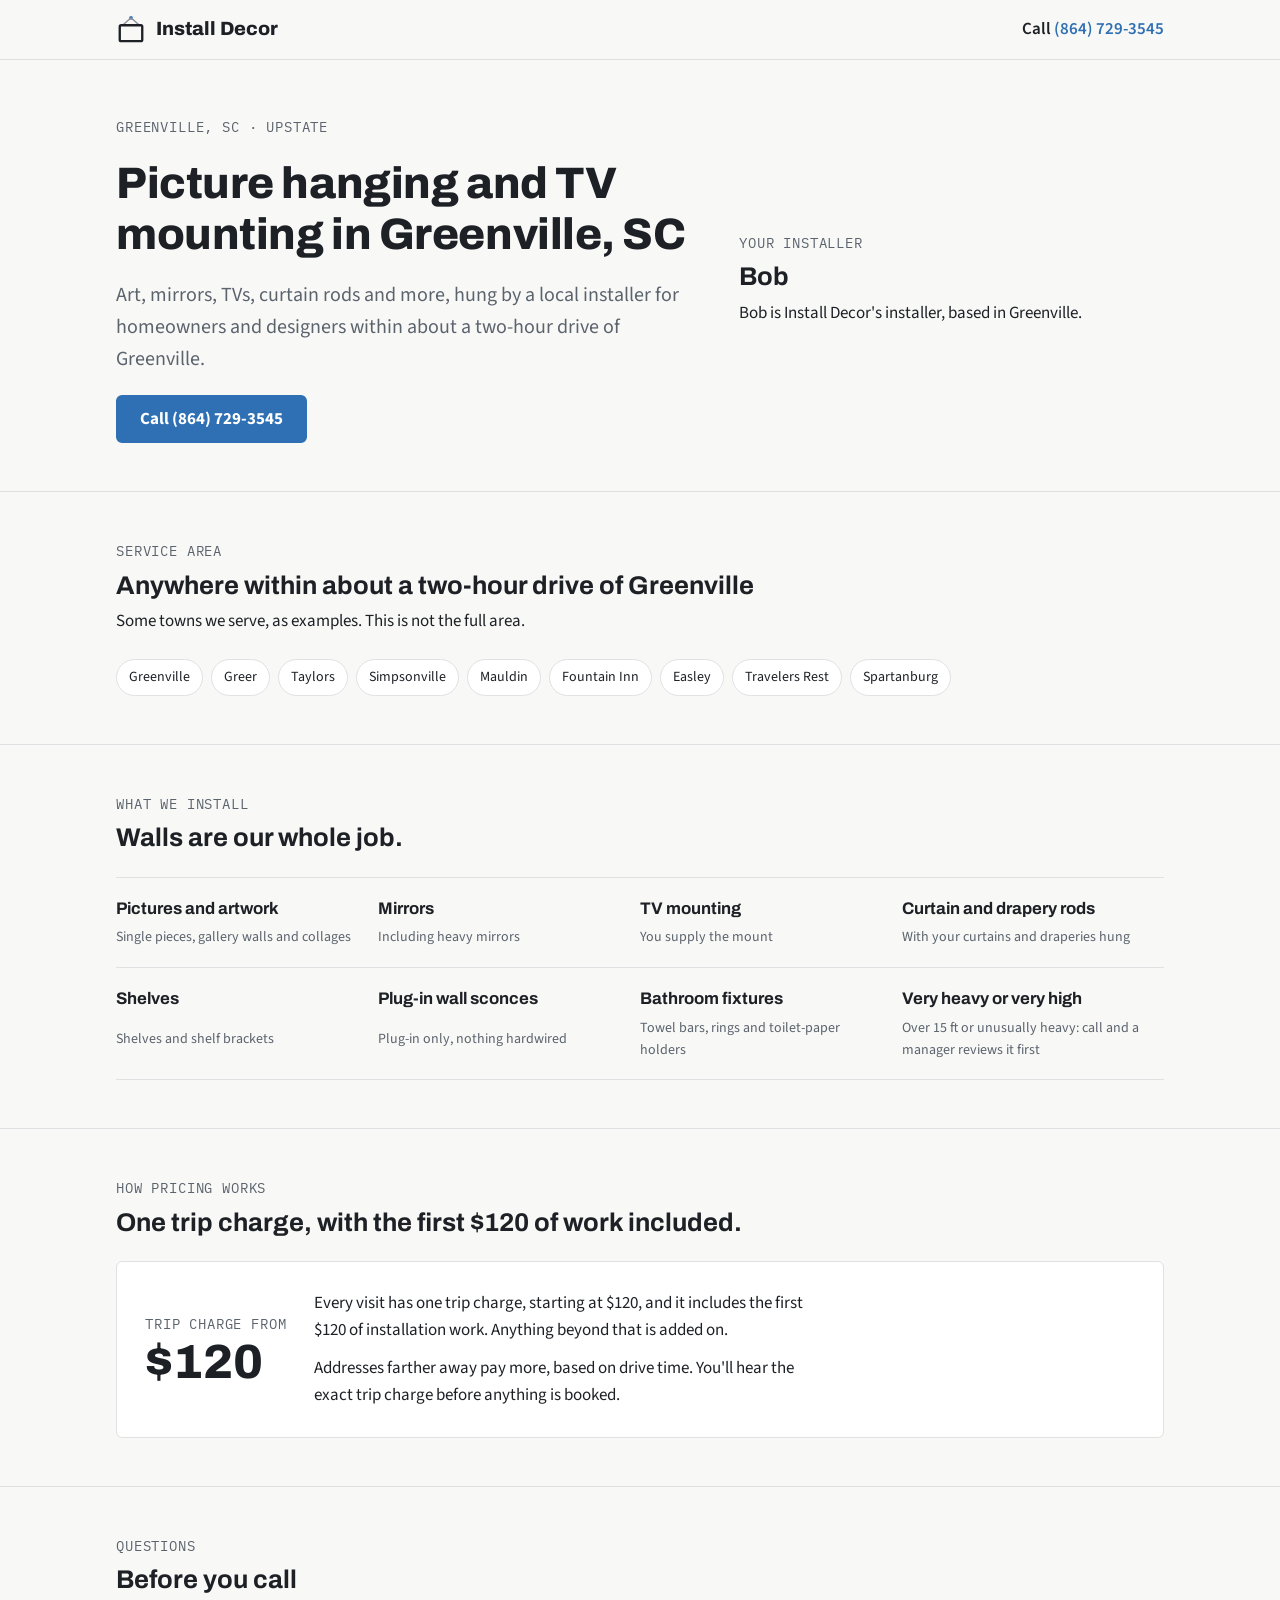
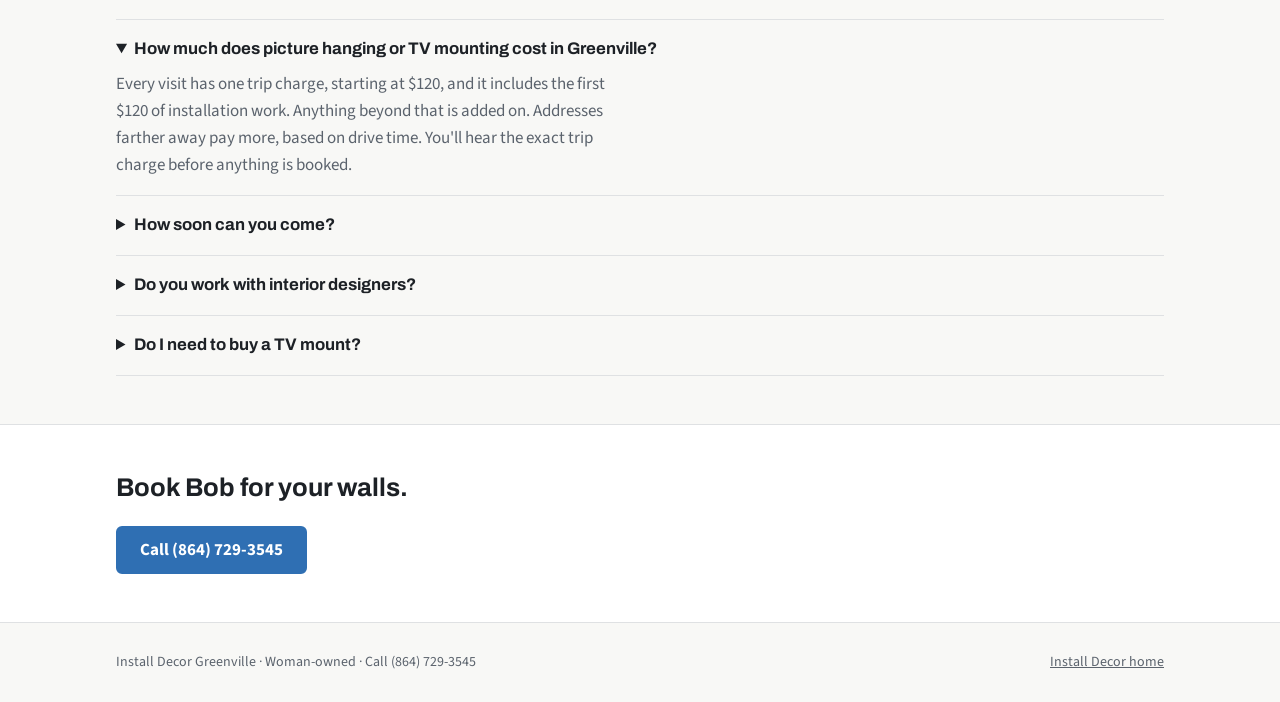
==== commit b6a8ad26: "Say Install Decor is woman-owned Co-Authored-By: Claude Opus 5.5 <noreply@anthropic.com> Claude-Sess" ====
--- a/greenville-sc/index.html
+++ b/greenville-sc/index.html
@@ -226,7 +226,7 @@
 
 <footer class="site-footer">
   <div class="wrap">
-    <span>Install Decor Greenville &middot; Call (864) 729-3545</span>
+    <span>Install Decor Greenville &middot; Woman-owned &middot; Call (864) 729-3545</span>
     <span><a href="../">Install Decor home</a></span>
   </div>
 </footer>
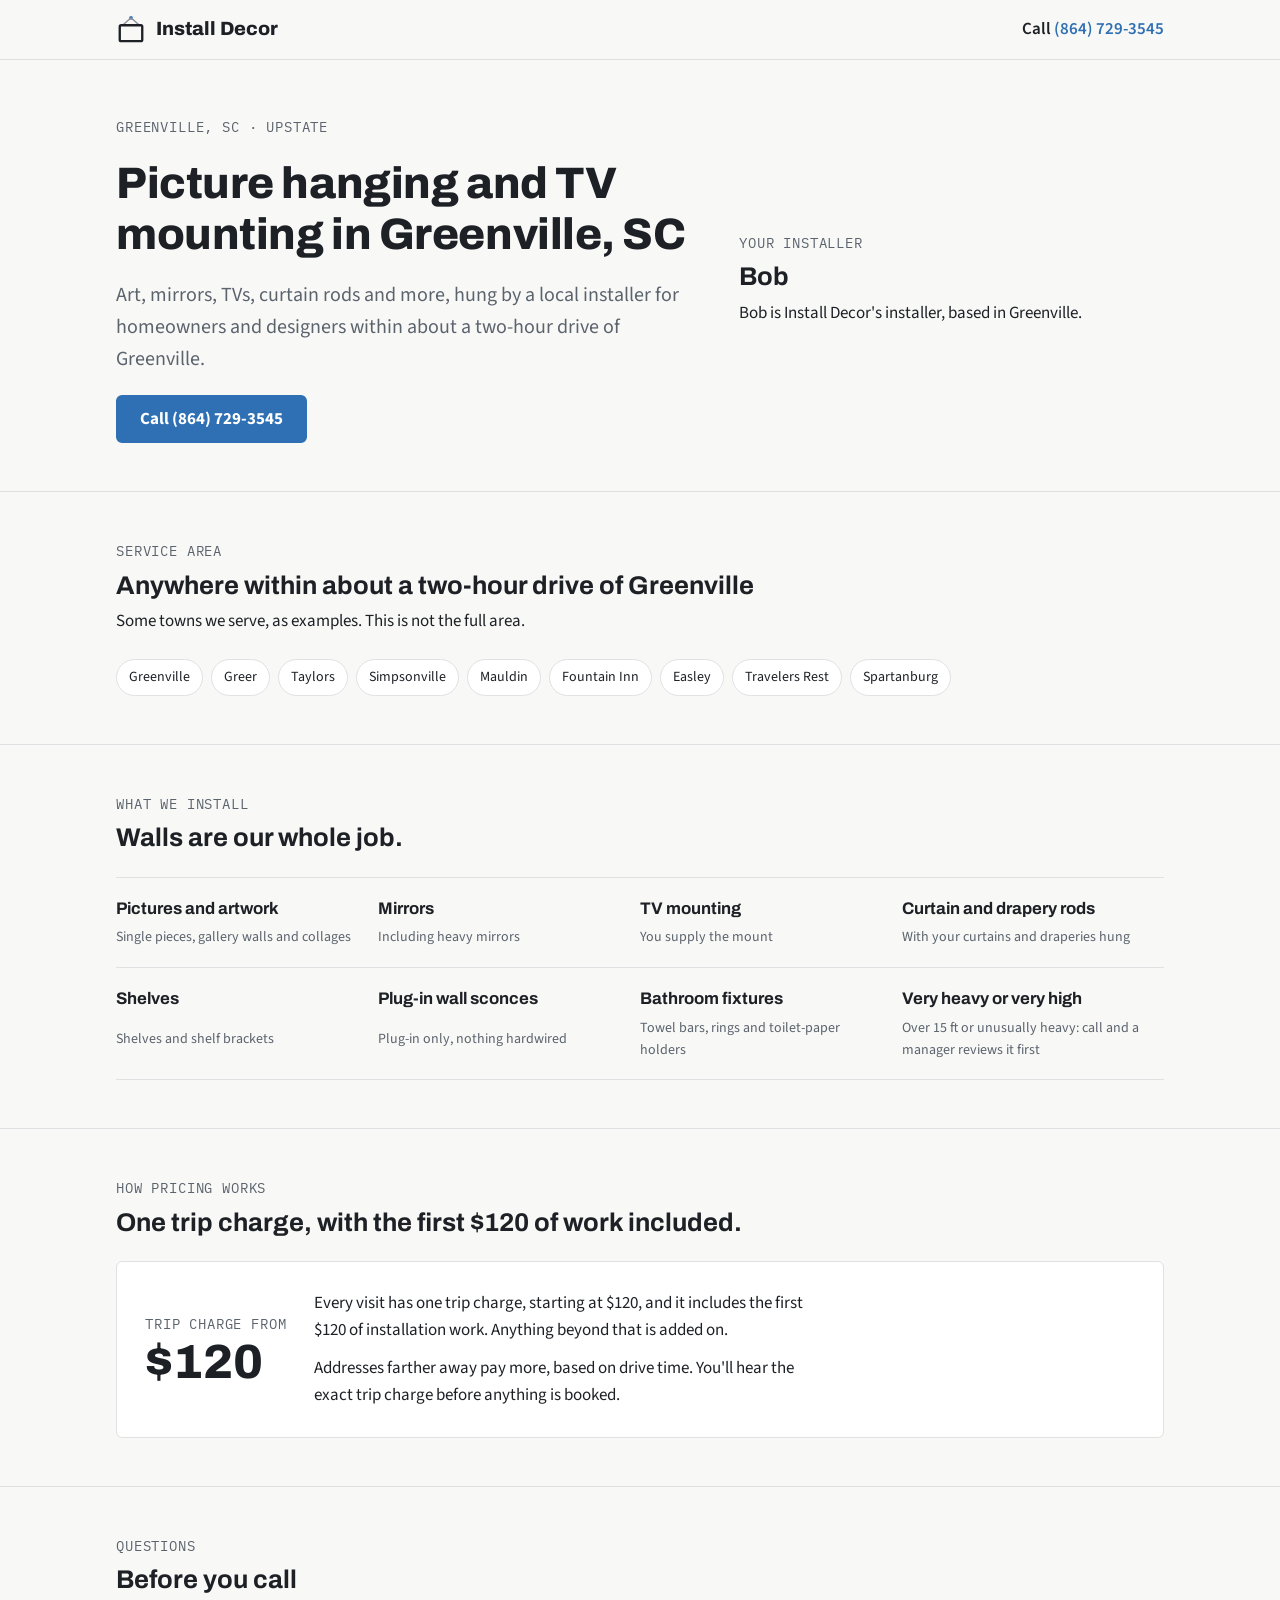
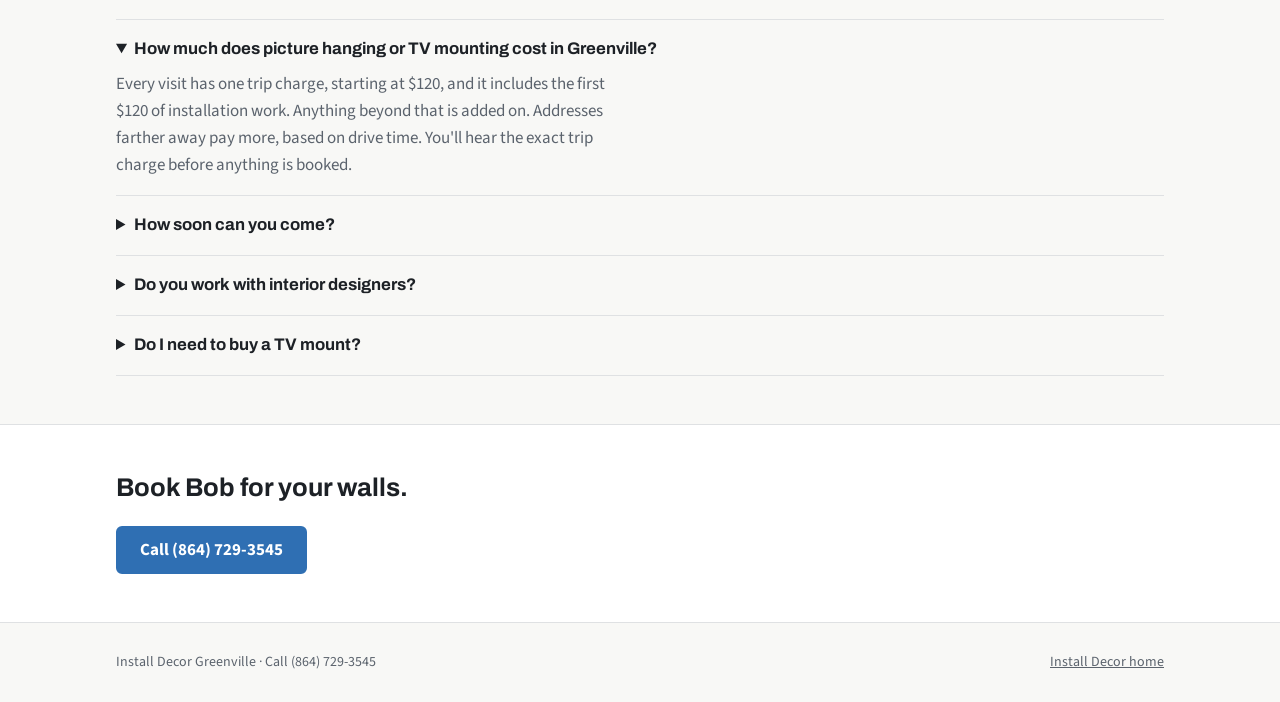
==== commit 338090cd: "Remove woman-owned line Co-Authored-By: Claude Opus 5.5 <noreply@anthropic.com> Claude-Session: http" ====
--- a/greenville-sc/index.html
+++ b/greenville-sc/index.html
@@ -226,7 +226,7 @@
 
 <footer class="site-footer">
   <div class="wrap">
-    <span>Install Decor Greenville &middot; Woman-owned &middot; Call (864) 729-3545</span>
+    <span>Install Decor Greenville &middot; Call (864) 729-3545</span>
     <span><a href="../">Install Decor home</a></span>
   </div>
 </footer>
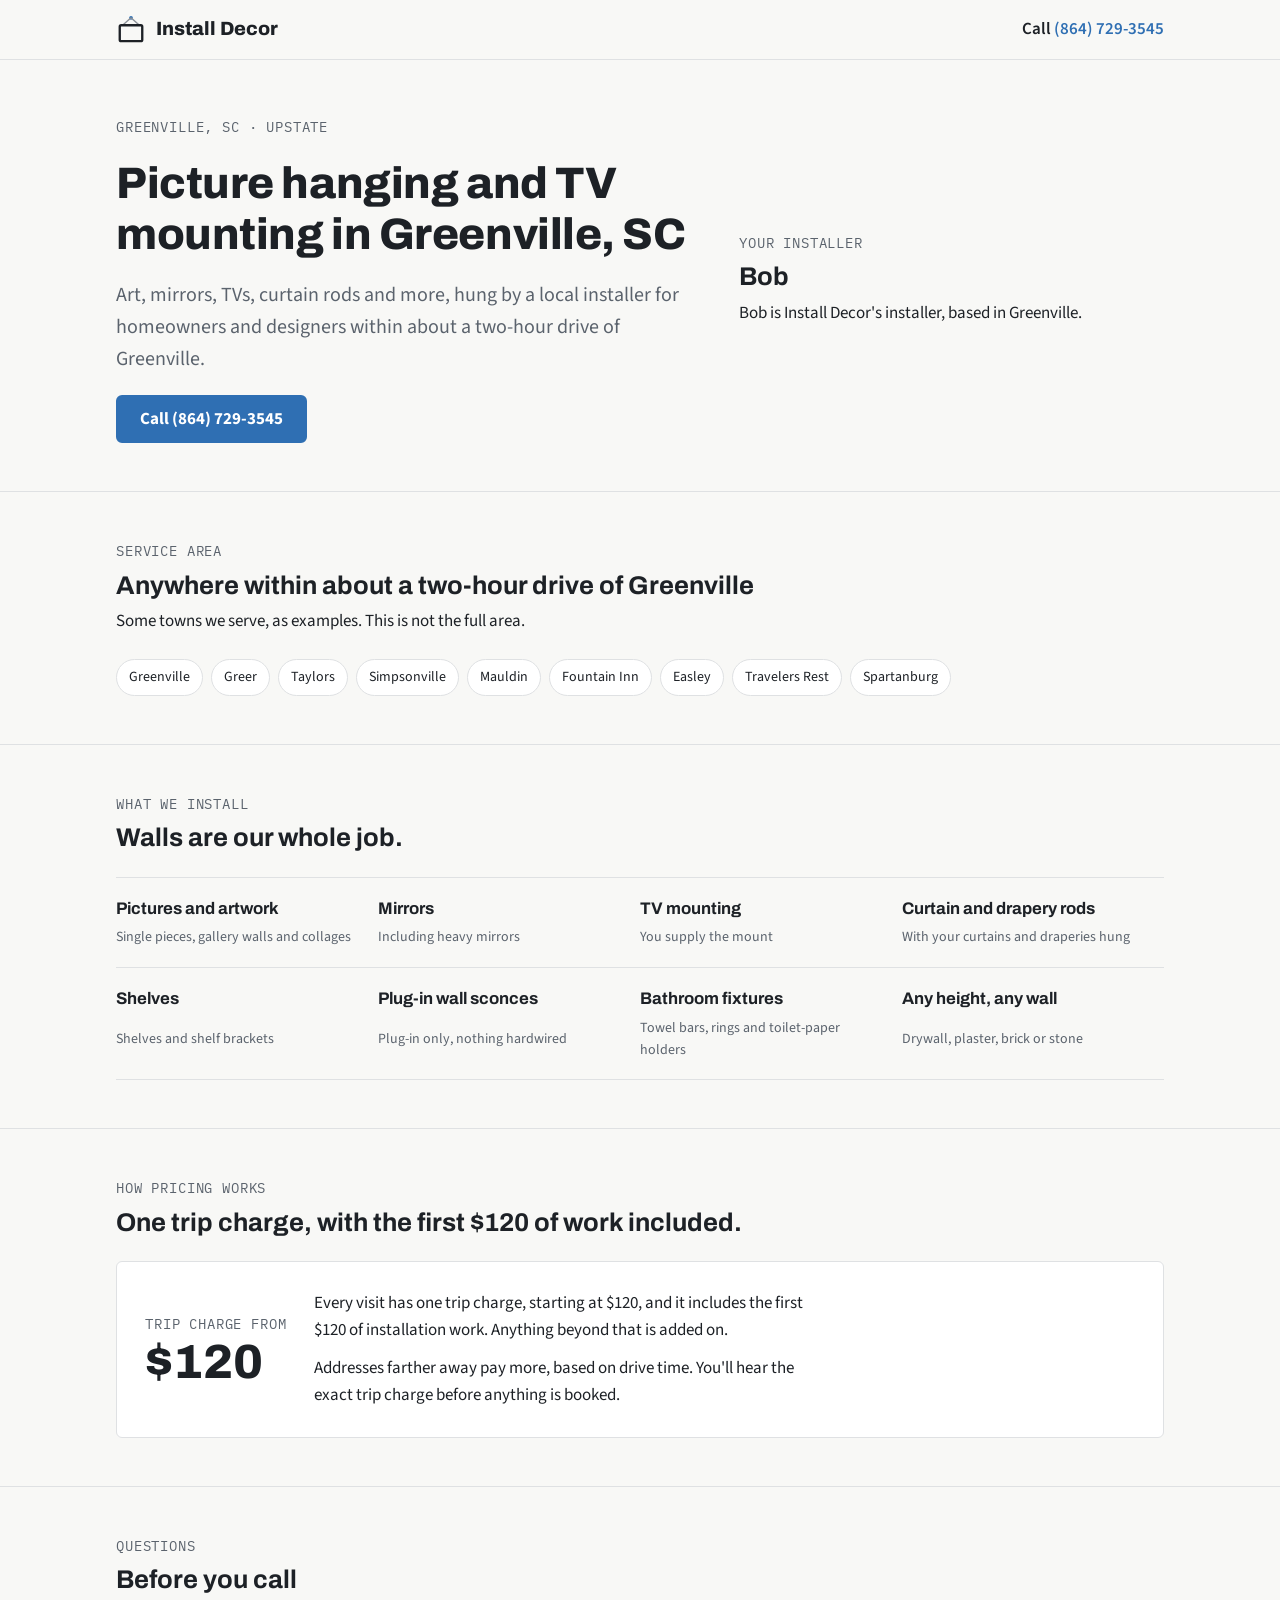
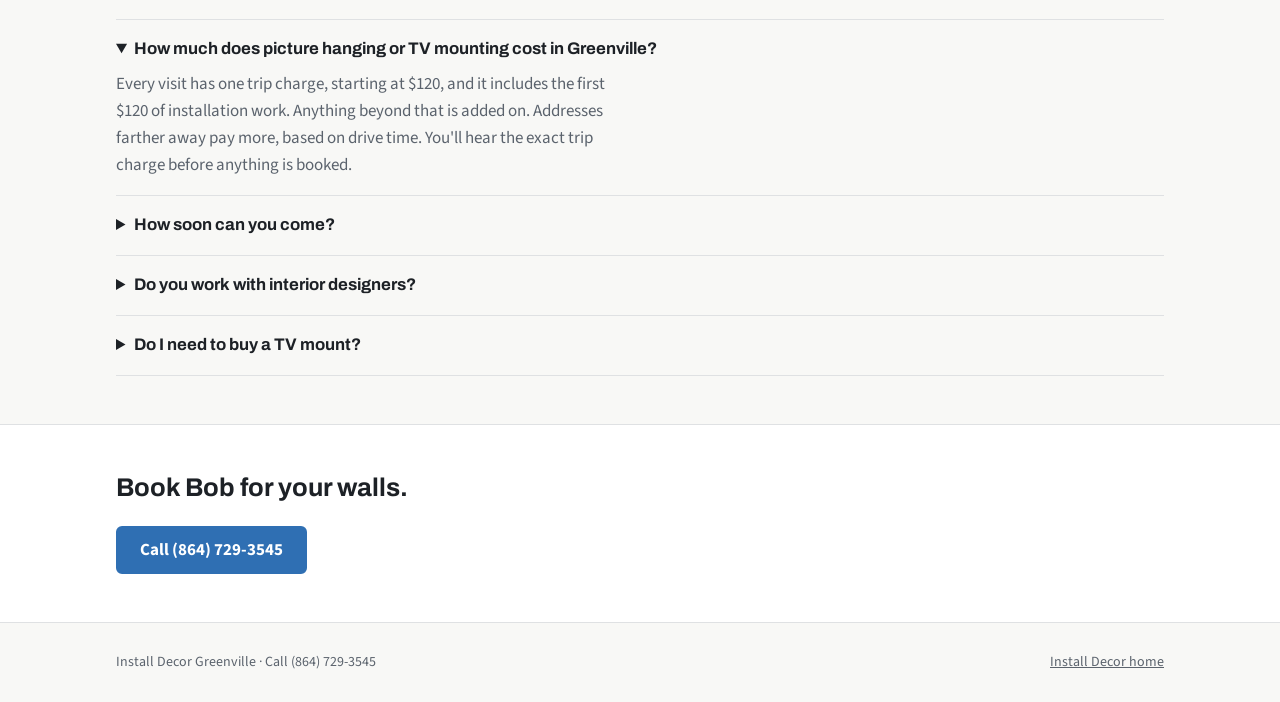
==== commit 44588670: "Replace manager-review tile with any height, any wall Co-Authored-By: Claude Opus 5.5 <noreply@anthr" ====
--- a/greenville-sc/index.html
+++ b/greenville-sc/index.html
@@ -163,7 +163,7 @@
         <li><strong>Shelves</strong><span>Shelves and shelf brackets</span></li>
         <li><strong>Plug-in wall sconces</strong><span>Plug-in only, nothing hardwired</span></li>
         <li><strong>Bathroom fixtures</strong><span>Towel bars, rings and toilet-paper holders</span></li>
-        <li><strong>Very heavy or very high</strong><span>Over 15 ft or unusually heavy: call and a manager reviews it first</span></li>
+        <li><strong>Any height, any wall</strong><span>Drywall, plaster, brick or stone</span></li>
       </ul>
     </div>
   </section>
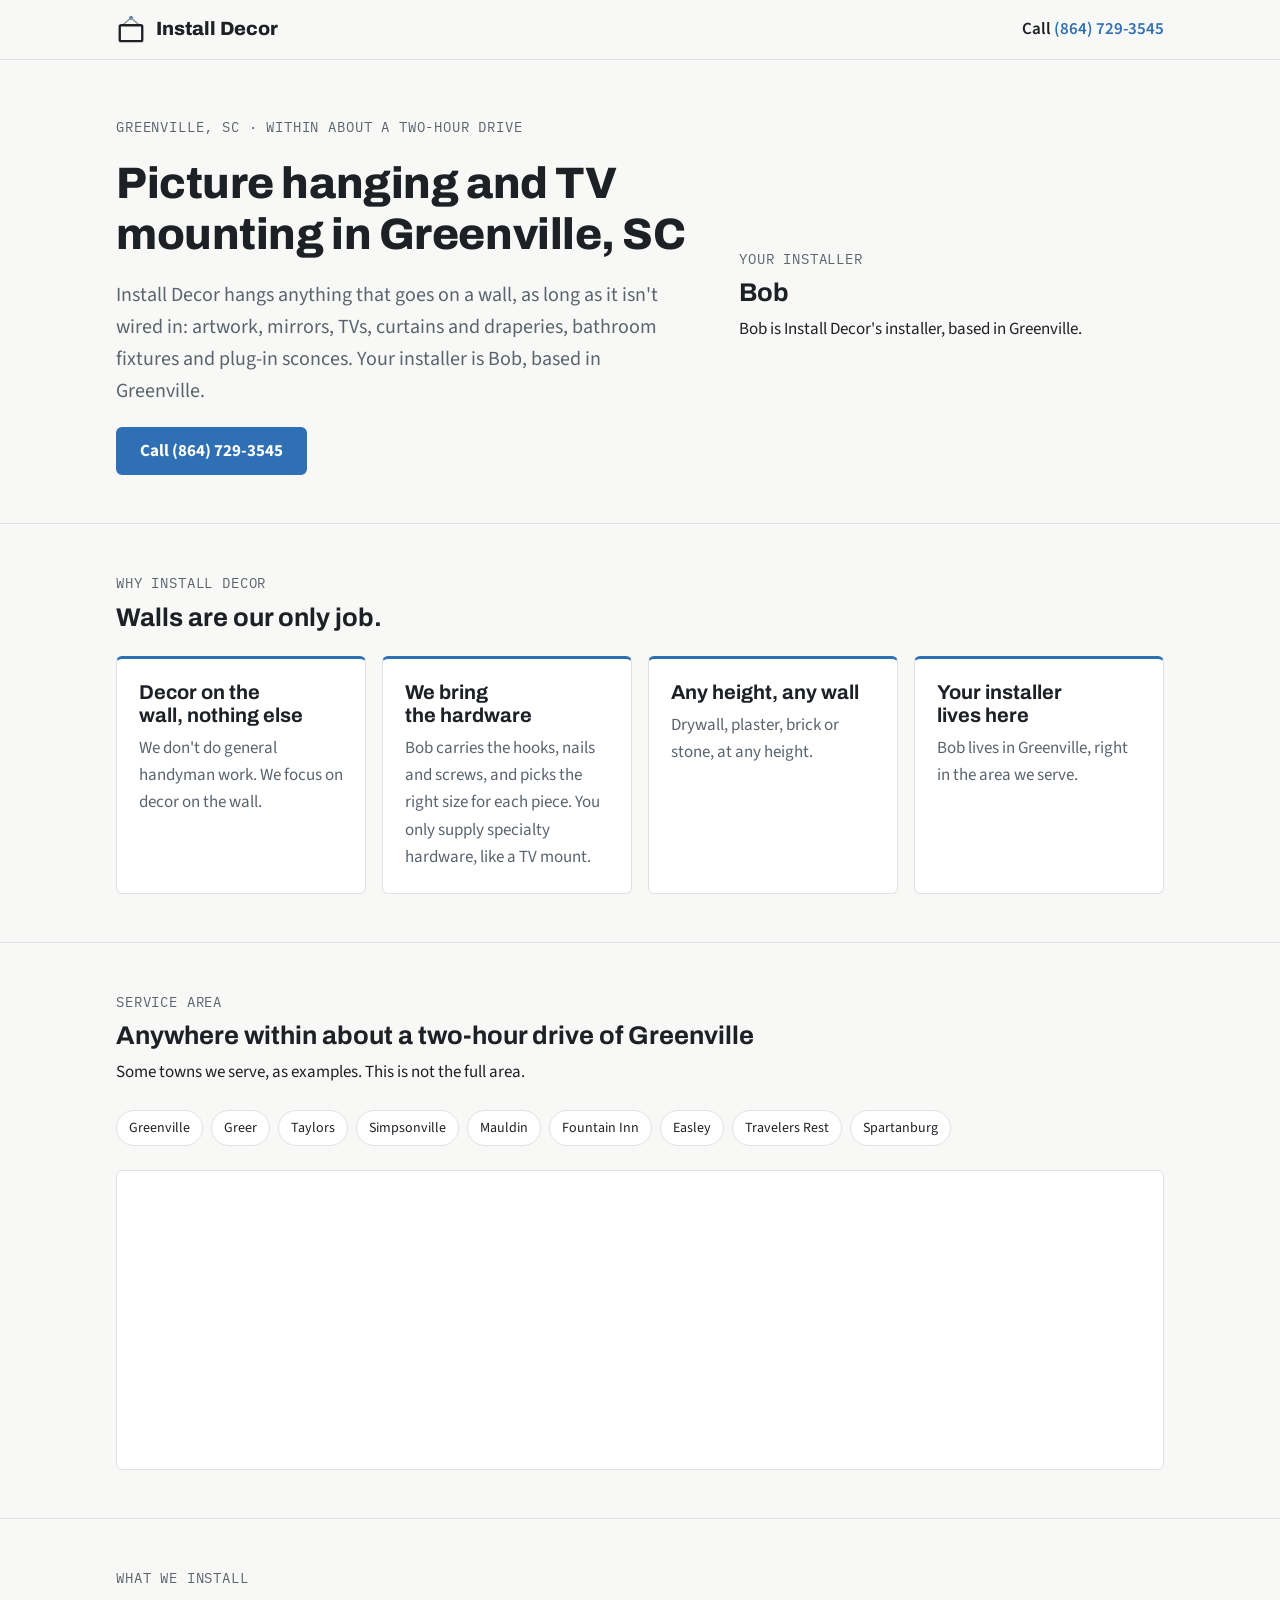
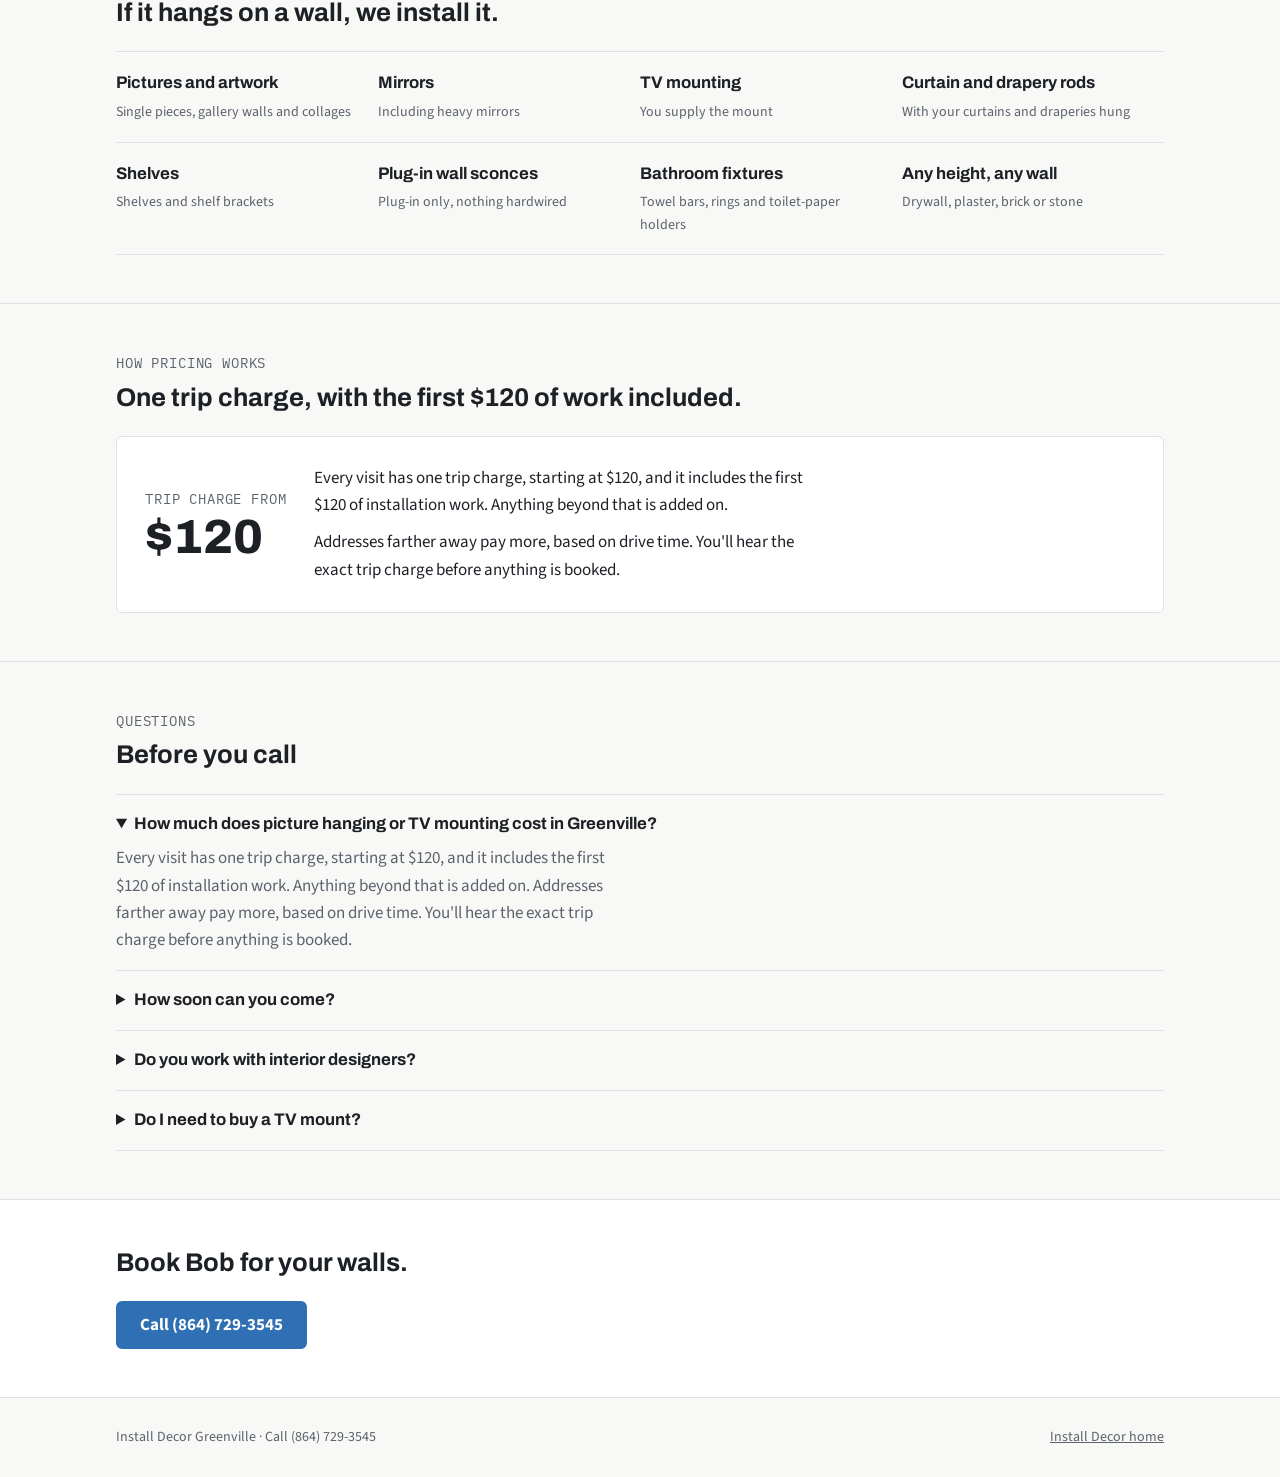
==== commit ed033716: "Update pages: new headline and lede, why-us points, process step 4, service-area map, layout fixes C" ====
--- a/greenville-sc/index.html
+++ b/greenville-sc/index.html
@@ -108,9 +108,9 @@
   <section class="hero">
     <div class="wrap">
       <div class="hero-copy">
-        <p class="label">Greenville, SC &middot; Upstate</p>
+        <p class="label">Greenville, SC &middot; within about a two-hour drive</p>
         <h1>Picture hanging and TV mounting in Greenville, SC</h1>
-        <p class="lede">Art, mirrors, TVs, curtain rods and more, hung by a local installer for homeowners and designers within about a two-hour drive of Greenville.</p>
+        <p class="lede">Install Decor hangs anything that goes on a wall, as long as it isn't wired in: artwork, mirrors, TVs, curtains and draperies, bathroom fixtures and plug-in sconces. Your installer is Bob, based in Greenville.</p>
         <div class="actions">
           <a class="btn btn-primary" href="tel:+18647293545">Call (864) 729-3545</a>
         </div>
@@ -125,6 +125,21 @@
           </div>
         </div>
       </div>
+    </div>
+  </section>
+
+  <section class="band" id="why">
+    <div class="wrap">
+      <div class="section-head">
+        <p class="label">Why Install Decor</p>
+        <h2>Walls are our only job.</h2>
+      </div>
+      <ul class="points">
+        <li><h3>Decor on the wall, nothing else</h3><p>We don't do general handyman work. We focus on decor on the wall.</p></li>
+        <li><h3>We bring the hardware</h3><p>Bob carries the hooks, nails and screws, and picks the right size for each piece. You only supply specialty hardware, like a TV mount.</p></li>
+        <li><h3>Any height, any wall</h3><p>Drywall, plaster, brick or stone, at any height.</p></li>
+        <li><h3>Your installer lives here</h3><p>Bob lives in Greenville, right in the area we serve.</p></li>
+      </ul>
     </div>
   </section>
 
@@ -146,6 +161,7 @@
         <li>Travelers Rest</li>
         <li>Spartanburg</li>
       </ul>
+      <iframe class="map" title="Map of Greenville, SC" src="https://www.google.com/maps?q=Greenville,+SC&amp;z=8&amp;output=embed" loading="lazy" referrerpolicy="no-referrer-when-downgrade"></iframe>
     </div>
   </section>
 
@@ -153,7 +169,7 @@
     <div class="wrap">
       <div class="section-head">
         <p class="label">What we install</p>
-        <h2>Walls are our whole job.</h2>
+        <h2>If it hangs on a wall, we install it.</h2>
       </div>
       <ul class="services">
         <li><strong>Pictures and artwork</strong><span>Single pieces, gallery walls and collages</span></li>
--- a/styles.css
+++ b/styles.css
@@ -119,7 +119,7 @@
   border-top: 1px solid var(--line);
 }
 .services li {
-  display: grid; gap: 4px; padding: 18px 20px 18px 0;
+  display: grid; gap: 4px; align-content: start; padding: 18px 20px 18px 0;
   border-bottom: 1px solid var(--line);
 }
 .services li strong { font-family: var(--display); font-size: 1.05rem; }
@@ -138,7 +138,7 @@
 }
 .price-copy { display: grid; gap: 10px; min-width: 0; }
 
-.steps { list-style: none; margin: 0; padding: 0; display: grid; grid-template-columns: repeat(3, minmax(0, 1fr)); gap: 24px; counter-reset: step; }
+.steps { list-style: none; margin: 0; padding: 0; display: grid; grid-template-columns: repeat(auto-fit, minmax(200px, 1fr)); gap: 24px; counter-reset: step; }
 .steps li { display: grid; gap: 8px; align-content: start; counter-increment: step; }
 .steps li::before {
   content: counter(step);
@@ -154,6 +154,21 @@
 }
 .city:hover { border-color: var(--tape); }
 .city .go { color: var(--tape); font-weight: 700; }
+
+/* Why points */
+.points { list-style: none; margin: 0; padding: 0; display: grid; grid-template-columns: repeat(auto-fit, minmax(220px, 1fr)); gap: 16px; }
+.points li {
+  display: grid; gap: 8px; align-content: start; padding: 22px;
+  background: var(--panel); border: 1px solid var(--line); border-radius: var(--radius);
+  border-top: 3px solid var(--tape);
+}
+.points p { color: var(--muted); }
+
+/* Service area */
+.area { display: grid; grid-template-columns: minmax(0, 1.4fr) minmax(0, 1fr); gap: 16px; align-items: stretch; }
+.map { width: 100%; max-width: 100%; min-height: 300px; height: 100%; border: 1px solid var(--line); border-radius: var(--radius); background: var(--panel); }
+
+.area .city { align-content: center; }
 
 /* City page */
 .installer { display: grid; grid-template-columns: minmax(0, 1fr); gap: 28px; align-items: center; }
@@ -188,6 +203,7 @@
   .hero-art svg { max-width: 320px; margin: 0 auto; }
   .price { grid-template-columns: minmax(0, 1fr); gap: 16px; }
   .steps { grid-template-columns: minmax(0, 1fr); }
+  .area { grid-template-columns: minmax(0, 1fr); }
   .installer, .installer:has(.photo) { grid-template-columns: minmax(0, 1fr); }
   .installer .photo { max-width: 240px; }
 }
